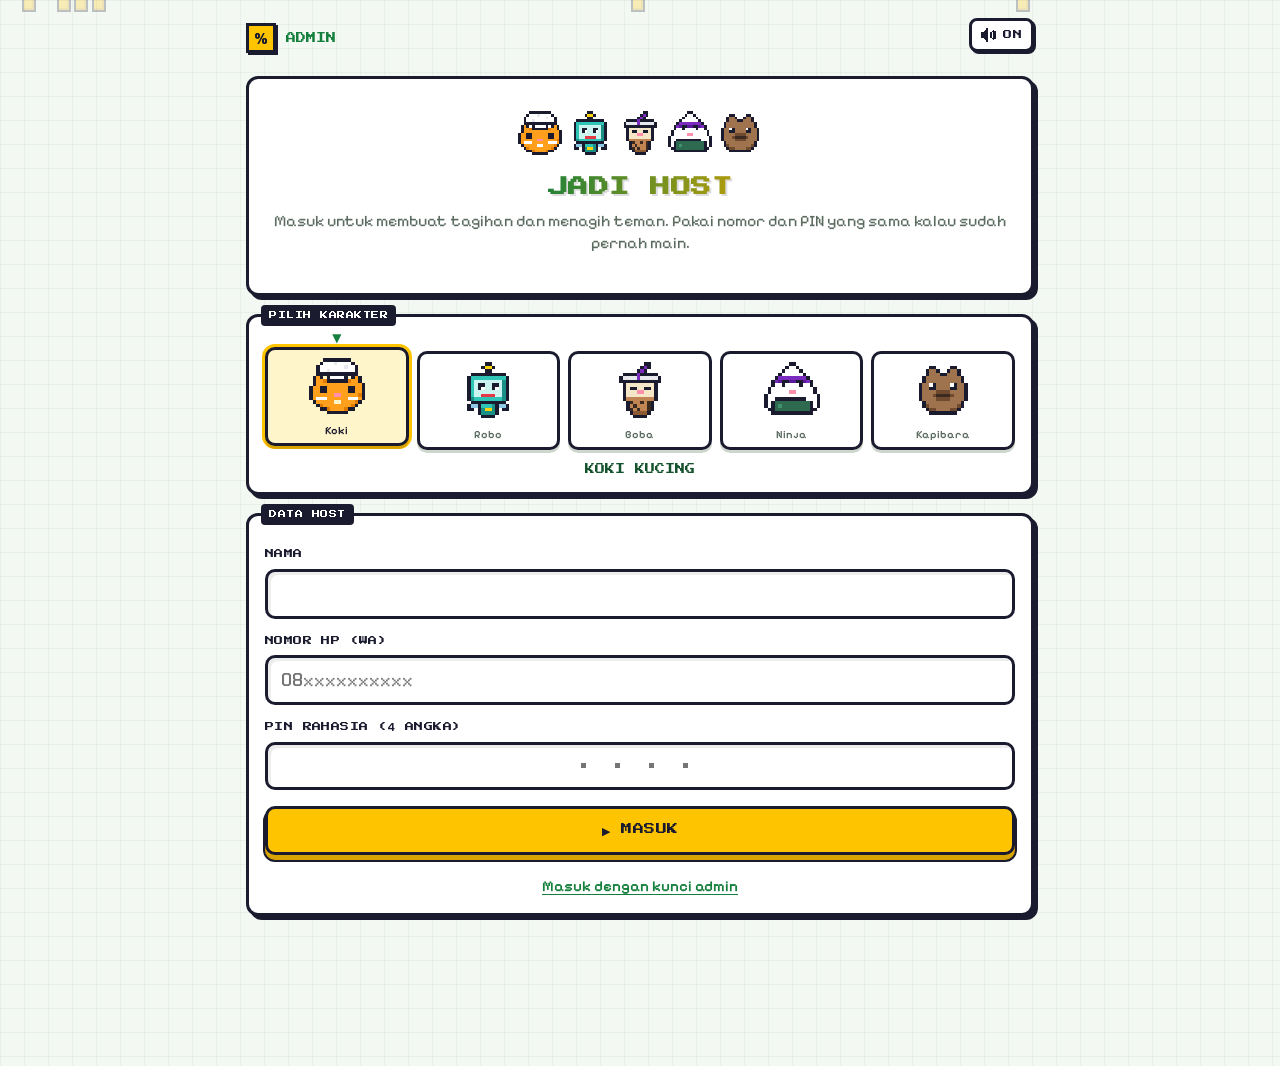
==== admin.html @ 7e94efa7 "Perbaiki tombol Ubah dan Bayar di HP, nomor versi file agar cache segar - Nomor versi pada style.css" ====
<!doctype html>
<html lang="id">
<head>
<meta charset="utf-8">
<meta name="viewport" content="width=device-width, initial-scale=1, viewport-fit=cover">
<meta name="robots" content="noindex">
<title>Host · Split Bill</title>
<meta name="theme-color" content="#f6f7f5">
<link rel="icon" href="data:image/svg+xml,<svg xmlns='http://www.w3.org/2000/svg' viewBox='0 0 32 32'><rect width='32' height='32' rx='9' fill='%230f7a55'/><text x='16' y='22' font-size='17' text-anchor='middle' fill='white' font-family='Arial' font-weight='700'>%25</text></svg>">
<link rel="preload" href="fonts/press-start-2p.woff2" as="font" type="font/woff2" crossorigin>
<link rel="stylesheet" href="style.css?v=20261122a">
<style>
  .billrow { display: block; text-decoration: none; color: inherit; }
  .stat { flex: 1; background: #fff; border: var(--b); border-radius: 10px; padding: 10px; box-shadow: 3px 3px 0 var(--ink); }
  .stat .k { font-family: var(--px); font-size: 7px; color: var(--muted); }
  .stat .v { font-family: var(--px); font-size: 11px; margin-top: 8px; }
  .stat.gold { background: var(--gold-soft); }
  .player { border-top: 2px dashed var(--line); padding: 14px 0 4px; margin-top: 10px; }
  .player:first-of-type { border-top: 0; }
  .billrow { transition: transform .2s var(--spring); }
  .billrow:active { transform: translate(3px, 3px); box-shadow: 1px 1px 0 var(--ink); }
  .act { display: flex; gap: 6px; flex-wrap: wrap; justify-content: flex-end; }
  .ed input { padding: 8px 10px; font-size: 14px; }
  .prev td { padding: 6px; }
  .err { color: var(--red); }
  .tabs { display: flex; gap: 6px; margin-top: 14px; overflow-x: auto; }
  .tabs { gap: 8px; padding-bottom: 6px; }
  .tabs button { background: #fff; color: var(--ink); white-space: nowrap; }
  .tabs button.on { background: var(--ink); color: var(--gold); }
</style>
</head>
<body>
<div class="wrap wide">
  <div class="topbar"><a class="brand" href="admin.html"><span class="logo">%</span> ADMIN</a>
    <div class="row" style="gap:6px"><button class="iconbtn" id="snd"></button><button class="iconbtn hide" id="out">KELUAR</button></div></div>
  <div id="app"><div class="spin"></div></div>
</div>

<script src="avatars.js?v=20261122a"></script>
<script src="common.js?v=20261122a"></script>
<script>
const app = $("#app");
// auth = kunci admin (semua tagihan) atau token sesi host (tagihan sendiri)
let isAdmin = !!store.get("sb_master");
let master = store.get("sb_master") || store.get("sb_token");
let me = null;
const qs = new URLSearchParams(location.search);
const code = (qs.get("b") || "").toUpperCase();
const isNew = qs.has("new");
let bill = null, editing = false, tab = "rekap", lastJson = "";
let pickAv = store.get("sb_avatar") || AVATAR_KEYS[Math.floor(Math.random() * AVATAR_KEYS.length)];

soundButton($("#snd")); bgCoins(6);
app.innerHTML = `<div class="loader"><span class="av">${av("robo")}</span><p>MEMUAT<span class="blink">...</span></p></div>`;
$("#out").onclick = () => { store.del("sb_master"); store.del("sb_token"); location.href = "admin.html"; };

async function start() {
  if (!master) return renderLogin();
  try {
    if (isAdmin) { if (!(await rpc("sb_admin_check", { p_master: master }))) throw 0; }
    else { me = await rpc("sb_whoami", { p_token: master }); if (!me) throw 0; }
  } catch {
    store.del(isAdmin ? "sb_master" : "sb_token"); master = null; isAdmin = false; return renderLogin();
  }
  $("#out").classList.remove("hide");
  $(".brand").innerHTML = isAdmin ? `<span class="logo">%</span> ADMIN` : `<span class="av" style="width:30px;height:30px">${av(me.avatar)}</span> ${esc(me.name.toUpperCase().slice(0, 14))}`;
  if (isNew) return renderNew();
  if (code) { await loadBill(); setInterval(() => { if (!editing && document.visibilityState === "visible") loadBill(true); }, 6000); return; }
  renderList();
}

function renderLogin(adminMode) {
  if (adminMode) {
    app.innerHTML = `<div class="card title-card"><h1>ADMIN</h1><p class="sub" style="margin-top:0">Kunci admin bisa melihat semua tagihan.</p>
      <label style="text-align:left">KUNCI ADMIN</label><input id="k" type="password" autocomplete="current-password">
      <button class="block gold" id="go" style="margin-top:14px">▶ MASUK</button>
      <p class="small" style="margin-bottom:0"><button class="link" id="back">Kembali ke login biasa</button></p></div>`;
    $("#back").onclick = () => renderLogin();
    $("#go").onclick = async () => {
      const k = $("#k").value.trim();
      try {
        if (await rpc("sb_admin_check", { p_master: k })) { store.set("sb_master", k); master = k; isAdmin = true; SFX.start(); start(); }
        else toast("Kunci admin salah", true);
      } catch (e) { toast(e.message, true); }
    };
    return;
  }
  app.innerHTML = `<div class="card title-card"><div class="party">${AVATAR_KEYS.map(k => `<span class="av bob">${av(k)}</span>`).join("")}</div>
    <h1>JADI HOST</h1><p class="sub" style="margin-top:0">Masuk untuk membuat tagihan dan menagih teman. Pakai nomor dan PIN yang sama kalau sudah pernah main.</p></div>
    <div class="card"><span class="label">PILIH KARAKTER</span><div style="height:12px"></div>
    <div class="chars">${AVATAR_KEYS.map(k => `<div class="char ${k === pickAv ? "on" : ""}" data-av="${k}"><span class="av">${av(k)}</span><div class="nm">${esc(AVATARS[k].name.split(" ")[0])}</div></div>`).join("")}</div>
    <div class="charname" id="cname">${esc(AVATARS[pickAv].name.toUpperCase())}</div></div>
    <div class="card"><span class="label">DATA HOST</span>
    <label>NAMA</label><input id="nm" maxlength="40" autocomplete="name" value="${esc(store.get("sb_name") || "")}">
    <label>NOMOR HP (WA)</label><input id="ph" inputmode="tel" autocomplete="tel" placeholder="08xxxxxxxxxx" value="${esc(store.get("sb_phone") || "")}">
    <label>PIN RAHASIA (4 ANGKA)</label><input id="pin" class="pin" inputmode="numeric" maxlength="4" type="password" placeholder="····">
    <button class="block gold" id="go" style="margin-top:16px">▶ MASUK</button>
    <p class="small" style="margin-bottom:0;text-align:center"><button class="link" id="adm">Masuk dengan kunci admin</button></p></div>`;
  app.querySelectorAll(".char").forEach(el => el.onclick = () => {
    pickAv = el.dataset.av; SFX.select();
    app.querySelectorAll(".char").forEach(c => c.classList.toggle("on", c === el));
    $("#cname").textContent = AVATARS[pickAv].name.toUpperCase();
  });
  $("#pin").addEventListener("input", (e) => (e.target.value = e.target.value.replace(/\D/g, "").slice(0, 4)));
  $("#adm").onclick = () => renderLogin(true);
  $("#go").onclick = async (e) => {
    const nm = $("#nm").value.trim(), ph = $("#ph").value.trim(), pin = $("#pin").value;
    if (!nm) return toast("Isi nama dulu", true);
    if (pin.length !== 4) return toast("PIN harus 4 angka", true);
    e.target.disabled = true;
    try {
      const r = await rpc("sb_login", { p_name: nm, p_phone: ph, p_pin: pin, p_avatar: pickAv });
      store.set("sb_token", r.token); store.set("sb_name", nm); store.set("sb_phone", ph); store.set("sb_avatar", pickAv);
      master = r.token; isAdmin = false; SFX.start(); start();
    } catch (err) { toast(err.message, true); e.target.disabled = false; }
  };
}

async function renderList() {
  let list = [];
  try { list = await rpc("sb_admin_list", { p_master: master }); } catch (e) { return toast(e.message, true); }
  let h = `<h1>${isAdmin ? "SEMUA TAGIHAN" : "TAGIHANKU"}</h1><p class="sub">Foto struknya, cek hasil bacaannya, lalu bagikan link ke teman.</p>
    <a class="btn block gold" href="admin.html?new" style="margin-top:14px">📸 TAGIHAN BARU</a>`;
  if (!list.length) h += `<div class="card muted">Belum ada tagihan. Tekan tombol di atas untuk mulai.</div>`;
  for (const b of list) {
    const done = b.members > 0 && b.lunas >= b.members;
    h += `<a class="card billrow" href="admin.html?b=${b.code}"><div class="row between">
      <div class="grow"><div class="strong">${esc(b.title)}</div><div class="small muted">${esc([b.place, fmtDate(b.bill_date), isAdmin && b.host ? "host " + b.host : ""].filter(Boolean).join(" · "))}</div></div>
      <div style="text-align:right"><div class="px num" style="font-size:10px">${rp(b.total)}</div>
      <div class="small" style="margin-top:6px">${b.locked ? '<span class="tag">🔒</span> ' : ""}<span class="tag ${done ? "ok" : "wait"}">${b.lunas}/${b.members} LUNAS${done ? " ★" : ""}</span></div></div></div></a>`;
  }
  app.innerHTML = h;
}

// --------------------------------------------------------------- buat baru
let rows = [];

function parseItems(txt) {
  const out = [];
  txt.split(/\n/).map(s => s.trim()).filter(Boolean).forEach((line) => {
    let qty = 1, name, price, m;
    const parts = line.split("|").map(s => s.trim());
    if (parts.length === 3) [qty, name, price] = parts;
    else if (parts.length === 2) [name, price] = parts;
    else if ((m = line.match(/^(\d+)\s*x\s+(.+?)\s+(?:rp\.?\s*)?([\d.,]+)$/i))) [, qty, name, price] = m;
    else if ((m = line.match(/^(.+?)\s+(?:rp\.?\s*)?([\d.,]+)$/i))) [, name, price] = m;
    qty = parseInt(String(qty).replace(/\D/g, "")) || 1;
    price = parseInt(String(price ?? "").replace(/\D/g, ""));
    if (name && !isNaN(price)) out.push({ qty, name, price });
  });
  return out;
}

// perkecil foto di HP sebelum dikirim (lebih cepat dan hemat kuota)
function shrinkImage(file, maxSide = 1600) {
  return new Promise((resolve, reject) => {
    const img = new Image(), url = URL.createObjectURL(file);
    img.onload = () => {
      const k = Math.min(1, maxSide / Math.max(img.width, img.height));
      const c = document.createElement("canvas"); c.width = Math.round(img.width * k); c.height = Math.round(img.height * k);
      c.getContext("2d").drawImage(img, 0, 0, c.width, c.height); URL.revokeObjectURL(url);
      const d = c.toDataURL("image/jpeg", 0.85); resolve({ data: d.split(",")[1], preview: d });
    };
    img.onerror = () => reject(new Error("Foto tidak bisa dibuka. Coba format JPG atau PNG."));
    img.src = url;
  });
}

async function scanReceipt(file) {
  const box = $("#scanbox");
  box.innerHTML = `<div class="loader" style="padding:24px 0"><span class="av">${av("robo")}</span><p>MEMBACA STRUK<span class="blink">...</span></p></div>`;
  try {
    const img = await shrinkImage(file);
    box.innerHTML = `<div class="row" style="align-items:center"><img src="${img.preview}" style="width:72px;height:96px;object-fit:cover;border:var(--b);border-radius:8px">
      <div class="grow"><div class="loader" style="padding:0;text-align:left"><span class="av" style="width:40px;height:40px">${av("robo")}</span><p style="margin-top:8px">MEMBACA STRUK<span class="blink">...</span></p></div></div></div>`;
    const r = await fetch(`${SB_URL}/functions/v1/scan-struk`, {
      method: "POST", headers: { apikey: SB_KEY, "Content-Type": "application/json" },
      body: JSON.stringify({ token: master, image: img.data, mime: "image/jpeg" }),
    });
    const d = await r.json().catch(() => ({}));
    if (!r.ok || !d.ok) throw new Error(d.error || "Gagal membaca struk");
    rows = d.items.map(i => ({ ...i }));
    if (d.total) $("#total").value = fmtNum(Math.round(d.total));
    if (d.place) { $("#place").value = d.place; if (!$("#title").value) $("#title").value = "Makan di " + d.place; }
    if (/^\d{4}-\d{2}-\d{2}$/.test(d.date || "")) $("#date").value = d.date;
    drawRows();
    const sub = rows.reduce((a, i) => a + i.qty * i.price, 0);
    const warn = d.subtotal && Math.abs(d.subtotal - sub) > 1 ? `<br>⚠️ Subtotal di struk ${rp(d.subtotal)}, hasil bacaan ${rp(sub)}. Cek lagi item yang terlewat atau salah harga.` : "";
    box.innerHTML = `<div class="notice ok" style="margin-top:0"><span>🤖</span><div><b>${rows.length} ITEM TERBACA!</b>Cek lagi nama, jumlah, dan harganya. AI kadang salah baca.${d.notes ? "<br>Catatan: " + esc(d.notes) : ""}${warn}</div></div>
      <button class="sm ghost" id="rescan" style="margin-top:10px">📸 FOTO ULANG</button>`;
    $("#rescan").onclick = () => $("#file").click();
    SFX.ok(); confetti(30);
  } catch (e) {
    box.innerHTML = `<div class="notice"><span>⚠️</span><div><b>GAGAL MEMBACA</b>${esc(e.message)}</div></div><button class="sm ghost" id="rescan" style="margin-top:10px">📸 COBA LAGI</button>`;
    $("#rescan").onclick = () => $("#file").click(); SFX.bad();
  }
}

function drawRows() {
  const el = $("#rows");
  el.innerHTML = rows.map((r, i) => `<div class="row ed" style="gap:6px;margin-top:8px" data-i="${i}">
      <input data-f="qty" inputmode="numeric" value="${r.qty}" style="width:48px;text-align:center">
      <input data-f="name" value="${esc(r.name)}" placeholder="Nama item" class="grow">
      <span class="money sm" style="width:112px;flex:none"><input data-f="price" inputmode="numeric" value="${fmtNum(r.price)}" placeholder="Harga" style="text-align:right"></span>
      <button class="sm danger" data-del="${i}" aria-label="Hapus item">✕</button></div>`).join("") ||
    `<p class="small muted" style="margin:6px 0 0">Belum ada item. Scan struk atau tambah manual.</p>`;
  el.querySelectorAll("input").forEach(inp => inp.oninput = () => {
    const i = +inp.closest("[data-i]").dataset.i, f = inp.dataset.f;
    if (f === "price") inp.value = fmtNum(inp.value);
    rows[i][f] = f === "name" ? inp.value : numOf(inp.value) || 0;
    updTotals();
  });
  el.querySelectorAll("[data-del]").forEach(b => b.onclick = () => { rows.splice(+b.dataset.del, 1); drawRows(); });
  updTotals();
}

function updTotals() {
  const sub = rows.reduce((a, i) => a + (i.qty || 1) * (i.price || 0), 0);
  const tot = parseInt($("#total").value.replace(/\D/g, ""));
  let h = rows.length ? `Subtotal item: <b>${rp(sub)}</b>` : "";
  if (sub && tot) {
    const d = tot - sub;
    h += d === 0 ? " · tanpa pajak atau service." :
      `<br>${d > 0 ? "Pajak & service" : "Diskon"}: <b>${rp(Math.abs(d))}</b> (${(Math.abs(d) / sub * 100).toFixed(1).replace(".", ",")}% dari subtotal), dibagi sebanding ke tiap orang.`;
  }
  $("#adj").innerHTML = h;
}

async function renderNew() {
  const today = new Date(Date.now() - new Date().getTimezoneOffset() * 60000).toISOString().slice(0, 10);
  const pn = isAdmin ? store.get("sb_payer_name") || "" : me.name;
  const pp = isAdmin ? store.get("sb_payer_phone") || "" : "0" + String(me.phone).replace(/^62/, "");
  rows = [];
  app.innerHTML = `<h1>TAGIHAN BARU</h1>
  <div class="card"><span class="label gold">FOTO STRUK</span>
    <p class="small muted" style="margin-top:8px">Foto struknya, AI akan membaca item dan totalnya. Pastikan struk lurus, terang, dan terlihat utuh.</p>
    <input type="file" id="file" accept="image/*" class="hide">
    <div id="scanbox"><button class="block gold" id="pick">📸 FOTO / PILIH STRUK</button></div>
  </div>
  <div class="card"><span class="label">DAFTAR ITEM</span>
    <div class="row small muted" style="gap:6px;margin-top:10px;font-family:var(--px);font-size:7px"><span style="width:48px;text-align:center">QTY</span><span class="grow">NAMA</span><span style="width:112px;text-align:right">HARGA SATUAN</span><span style="width:30px"></span></div>
    <div id="rows"></div>
    <div class="row" style="gap:8px;margin-top:12px"><button class="sm soft" id="addRow">+ TAMBAH ITEM</button><button class="sm ghost" id="pasteBtn">TEMPEL TEKS</button></div>
    <div id="pasteBox" class="hide"><textarea id="items" style="margin-top:10px" placeholder="2 | Nasi Goreng | 25000&#10;3 | Es Teh | 5000"></textarea>
      <button class="sm" id="pasteGo" style="margin-top:8px">MASUKKAN</button></div>
    <label>TOTAL AKHIR STRUK</label><div class="small muted" style="margin:-4px 0 8px">Sudah termasuk pajak, service, dan diskon.</div>
    <div class="money"><input id="total" inputmode="numeric" placeholder="Contoh 167.475"></div>
    <div id="adj" class="small muted" style="margin-top:8px"></div>
  </div>
  <div class="card"><span class="label">INFO TAGIHAN</span>
    <label>JUDUL</label><input id="title" placeholder="Makan malam">
    <div class="row"><div class="grow"><label>TEMPAT</label><input id="place"></div>
    <div class="grow"><label>TANGGAL</label><input id="date" type="date" value="${today}"></div></div>
  </div>
  <div class="card"><span class="label">PENALANG</span>
    <p class="small muted" style="margin-top:8px">Orang yang membayar ke kasir. Teman akan transfer ke sini.</p>
    <label>NAMA</label><input id="pn" value="${esc(pn)}">
    <label>NOMOR HP</label><input id="pp" inputmode="tel" value="${esc(pp)}">
    <label>INFO TRANSFER</label><textarea id="pi" style="min-height:80px" placeholder="BCA 1234567890 a.n. Nama&#10;DANA 08xxxx">${esc(store.get("sb_payer_info") || "")}</textarea>
  </div>
  <button class="block gold" id="create" style="margin-top:20px">▶ BUAT TAGIHAN</button>`;
  drawRows();
  $("#pick").onclick = () => $("#file").click();
  $("#file").onchange = (e) => { const f = e.target.files[0]; e.target.value = ""; if (f) scanReceipt(f); };
  moneyInput($("#total"), updTotals);
  $("#addRow").onclick = () => { rows.push({ qty: 1, name: "", price: 0 }); drawRows(); const ins = $("#rows").querySelectorAll('[data-f="name"]'); ins[ins.length - 1].focus(); };
  $("#pasteBtn").onclick = () => $("#pasteBox").classList.toggle("hide");
  $("#pasteGo").onclick = () => { const p = parseItems($("#items").value); if (!p.length) return toast("Teks belum terbaca", true); rows.push(...p); $("#items").value = ""; $("#pasteBox").classList.add("hide"); drawRows(); };
  $("#create").onclick = async (e) => {
    const items = rows.filter(r => r.name.trim()).map(r => ({ qty: r.qty || 1, name: r.name.trim(), price: r.price || 0 }));
    const tot = parseInt($("#total").value.replace(/\D/g, ""));
    if (!items.length) return toast("Daftar item masih kosong", true);
    if (items.some(i => !i.price)) return toast("Ada item yang harganya belum diisi", true);
    if (isNaN(tot)) return toast("Isi total akhir struk", true);
    if (isAdmin) { store.set("sb_payer_name", $("#pn").value.trim()); store.set("sb_payer_phone", $("#pp").value.trim()); }
    store.set("sb_payer_info", $("#pi").value.trim());
    e.target.disabled = true; e.target.textContent = "MEMBUAT...";
    try {
      const b = await rpc("sb_admin_create_bill", { p_master: master, p_title: $("#title").value, p_place: $("#place").value,
        p_date: $("#date").value || null, p_total: tot, p_items: items,
        p_payer_name: $("#pn").value, p_payer_phone: $("#pp").value, p_payment_info: $("#pi").value });
      SFX.ok(); store.set("sb_fresh", b.code); location.href = "admin.html?b=" + b.code;
    } catch (err) { toast(err.message, true); e.target.disabled = false; e.target.textContent = "▶ BUAT TAGIHAN"; }
  };
}

// --------------------------------------------------------------- detail
async function loadBill(silent) {
  try {
    const b = await rpc("sb_admin_get", { p_master: master, p_code: code });
    const j = JSON.stringify(b);
    if (silent && j === lastJson) return;
    lastJson = j; bill = b;
    if (!editing) renderBill();
    if (!silent && store.get("sb_fresh") === code) { store.del("sb_fresh"); confetti(50); stamp("LEVEL<br>DIBUAT!"); }
  } catch (e) { if (!silent) app.innerHTML = `<div class="card">${esc(e.message)}</div>`; }
}

function waText(m) {
  const br = personBreakdown(bill, m.id);
  const adjLabel = bill.adjust > 0 ? "Pajak & service" : "Diskon";
  let t = `Halo ${m.name}, ini rincian bagianmu untuk *${bill.title}*${bill.bill_date ? " (" + fmtDate(bill.bill_date) + ")" : ""}:\n\n`;
  t += br.lines.map(l => `• ${l.name}${l.n > 1 ? " (dibagi " + l.n + ")" : ""}: ${rp(l.part)}`).join("\n");
  t += `\n\nSubtotal: ${rp(br.sub)}`;
  if (Math.round(br.adj)) t += `\n${adjLabel}: ${rp(Math.abs(br.adj))}`;
  t += `\n*Total: ${rp(br.owe)}*`;
  if (bill.payment_info) t += `\n\nTransfer ke:\n${bill.payment_info}`;
  t += `\n\nRincian lengkap dan tombol konfirmasi transfer:\n${billLink(bill.code)}\n\nTerima kasih!`;
  return t;
}

function groupText() {
  return `Halo semua! Tagihan *${bill.title}* sudah bisa dibagi.\n\n1. Buka link ini\n2. Masuk pakai nama, nomor HP, dan PIN 4 angka\n3. Centang pesanan masing-masing (yang patungan centang juga)\n\nTotal per orang langsung terhitung, termasuk pajak dan service.\n${billLink(bill.code)}`;
}

function recapText() {
  let t = `*Rekap ${bill.title}*\nTotal struk: ${rp(bill.total)}\n\n`;
  t += bill.members.map(m => `${m.is_payer ? "💳" : m.status === "lunas" ? "✅" : m.status === "sudah_transfer" ? "🕒" : "⬜"} ${m.name}: ${rp(m.owe)}${m.is_payer ? " (penalang)" : ""}`).join("\n");
  if (bill.unclaimed > 0) t += `\n\n⚠️ Belum diklaim: ${rp(bill.unclaimed_owe)}`;
  return t + `\n\n${billLink(bill.code)}`;
}

function statusSel(m) {
  if (m.is_payer) return '<span class="tag pay">PENALANG</span>';
  return `<select data-st="${m.id}" style="padding:6px 8px;font-size:13px;width:auto">
    ${[["belum", "Belum bayar"], ["sudah_transfer", "Sudah transfer"], ["lunas", "Lunas"]].map(([v, l]) => `<option value="${v}" ${m.status === v ? "selected" : ""}>${l}</option>`).join("")}</select>`;
}

function renderBill() {
  const y = window.scrollY;
  const claimedOwe = bill.members.reduce((a, m) => a + m.owe, 0);
  const lunas = bill.members.filter(m => m.status === "lunas" || m.is_payer).length;
  let h = `<h1>${esc(bill.title)}</h1><div class="sub">${esc([bill.place, fmtDate(bill.bill_date)].filter(Boolean).join(" · "))} · Kode <b class="px" style="font-size:11px">${bill.code}</b></div>
  <div class="card"><span class="label gold">LINK UNTUK PARTY</span>
    <div class="strong" style="word-break:break-all;margin:8px 0 12px">${esc(billLink(bill.code))}</div>
    <div class="row"><button class="soft grow" id="cpLink">SALIN LINK</button>
    <a class="btn wa grow" target="_blank" href="https://wa.me/?text=${encodeURIComponent(groupText())}">KIRIM KE WA</a></div>
    ${!isAdmin ? `<a class="btn block gold" href="./?b=${bill.code}" style="margin-top:10px">🍽️ PILIH PESANANKU</a>` : ""}</div>
  <div class="row" style="margin-top:14px;gap:8px">
    <div class="stat gold"><div class="k">STRUK</div><div class="v num">${rp(bill.total)}</div></div>
    <div class="stat"><div class="k">TERKLAIM</div><div class="v num">${rp(claimedOwe)}</div></div>
    <div class="stat"><div class="k">LUNAS</div><div class="v">${lunas}/${bill.members.length}</div></div></div>
  <div class="hpbar"><i style="width:${bill.total > 0 ? Math.min(100, Math.round(claimedOwe / bill.total * 100)) : 0}%"></i></div>`;
  if (bill.unclaimed > 0) h += `<div class="notice"><span>⚠️</span><div><b>ITEM TERSISA</b>Senilai ${rp(bill.unclaimed)} (${rp(bill.unclaimed_owe)} setelah pajak) belum diklaim siapa pun.</div></div>`;
  else if (bill.items.length) h += `<div class="notice ok"><span>🏆</span><div><b>SEMUA ITEM DIKLAIM!</b>Tagihan semua pemain pas dengan total struk.</div></div>`;
  if (bill.locked) h += `<div class="notice"><span>🔒</span><div><b>DIKUNCI</b>Teman tidak bisa mengubah pilihan atau bergabung.</div></div>`;

  h += `<div class="tabs">${[["rekap", "PARTY"], ["items", "ITEM"], ["set", "SETELAN"]].map(([k, l]) => `<button class="sm ${tab === k ? "on" : ""}" data-tab="${k}">${l}</button>`).join("")}</div>`;

  if (tab === "rekap") {
    h += `<div class="card"><span class="label">PARTY (${bill.members.length})</span><div class="row between" style="margin-top:4px"><span class="small muted">Status diubah langsung dari sini.</span><button class="sm soft" id="cpRecap">SALIN REKAP</button></div>`;
    if (!bill.members.length) h += `<p class="muted">Belum ada yang gabung. Bagikan link di atas.</p>`;
    for (const m of bill.members) {
      const br = personBreakdown(bill, m.id);
      h += `<div class="player">
        <div class="row between"><span class="av bob" style="animation-delay:${(m.name.length % 5) * .2}s">${av(m.avatar)}</span><div class="grow"><div class="strong" style="font-size:18px">${esc(m.name)}</div><div class="small muted">+${esc(m.phone || "")} · ${br.lines.length} item</div></div>
        <div style="text-align:right"><div class="px num" style="font-size:11px">${rp(m.owe)}</div></div></div>
        <div class="small muted" style="margin-top:4px">${br.lines.map(l => esc(l.name) + (l.n > 1 ? " ÷" + l.n : "")).join(", ") || "Belum memilih item"}</div>
        <div class="row between" style="margin-top:8px">${statusSel(m)}
          <div class="act">${!m.is_payer && m.owe > 0 && m.status !== "lunas" ? `<a class="btn wa sm" target="_blank" href="https://wa.me/${m.phone}?text=${encodeURIComponent(waText(m))}">TAGIH WA</a>` : ""}
          <button class="sm ghost" data-more="${m.id}">•••</button></div></div>
        <div class="act hide" id="more-${m.id}" style="margin-top:8px">
          <button class="sm ghost" data-reset="${m.id}">RESET PIN</button>
          <button class="sm danger" data-rm="${m.id}">KELUARKAN</button></div></div>`;
    }
    h += `</div>`;
  }

  if (tab === "items") {
    h += `<div class="card"><span class="label">ITEM (${bill.items.length})</span><div class="small muted" style="margin-top:4px">Subtotal ${rp(bill.subtotal)}</div>`;
    for (const it of bill.items) {
      h += `<div class="row between" style="border-top:2px dashed var(--line);padding:10px 0" id="it-${it.id}">
        <div class="grow"><div class="strong">${esc(it.name)}</div>
        <div class="small ${it.claimers.length ? "muted" : "err"}">${it.claimers.length ? it.claimers.map(c => esc(c.name)).join(", ") : "Belum diklaim"}</div></div>
        <div style="text-align:right"><div class="num">${rp(it.price)}</div>
        <div class="act" style="margin-top:4px"><button class="sm ghost" data-edit="${it.id}">UBAH</button><button class="sm danger" data-del="${it.id}">HAPUS</button></div></div></div>`;
    }
    h += `<div class="row ed" style="margin-top:12px;gap:6px"><input id="nName" placeholder="Nama item" class="grow"><span class="money sm" style="width:120px;flex:none"><input id="nPrice" placeholder="Harga" inputmode="numeric"></span><button class="sm" id="add">+ TAMBAH</button></div>
      <p class="small muted" style="margin-bottom:0">Kalau subtotal berubah, pajak tetap dihitung dari total akhir struk di tab Pengaturan.</p></div>`;
  }

  if (tab === "set") {
    h += `<div class="card"><span class="label">INFO TAGIHAN</span>
      <label>JUDUL</label><input id="sTitle" value="${esc(bill.title)}">
      <div class="row"><div class="grow"><label>TEMPAT</label><input id="sPlace" value="${esc(bill.place || "")}"></div>
      <div class="grow"><label>TANGGAL</label><input id="sDate" type="date" value="${esc(bill.bill_date || "")}"></div></div>
      <label>TOTAL AKHIR STRUK</label><div class="money"><input id="sTotal" inputmode="numeric" value="${fmtNum(Math.round(bill.total))}"></div>
      <label>NAMA PENALANG</label><input id="sPn" value="${esc(bill.payer_name || "")}">
      <label>HP PENALANG</label><input id="sPp" inputmode="tel" value="${esc(bill.payer_phone || "")}">
      <label>INFO TRANSFER</label><textarea id="sPi" style="min-height:80px;font-family:inherit">${esc(bill.payment_info || "")}</textarea>
      <button class="block" id="saveSet" style="margin-top:16px">SIMPAN</button></div>
      <div class="card"><span class="label">KUNCI TAGIHAN</span><p class="small muted" style="margin-top:8px">Kunci setelah semua pilihan beres. Teman tetap bisa melihat dan konfirmasi transfer.</p>
      <button class="block ${bill.locked ? "soft" : "gold"}" id="lock">${bill.locked ? "🔓 BUKA KUNCI" : "🔒 KUNCI TAGIHAN"}</button></div>`;
  }
  h += `<div class="card"><span class="label">HAPUS TAGIHAN</span><p class="small muted" style="margin-top:8px">Menghapus tagihan ini beserta semua pilihan teman. Tidak bisa dibatalkan. Hanya host tagihan ini dan admin yang bisa menghapus.</p>
    <button class="block danger" id="delBill">🗑️ HAPUS TAGIHAN</button></div>`;
  h += `<p style="text-align:center;margin-top:20px"><a href="admin.html" class="px" style="color:var(--acc);font-size:9px">◀ DAFTAR TAGIHAN</a></p>`;
  app.innerHTML = h;
  window.scrollTo(0, y);
  bind();
}

async function act(fn, args, msg) {
  try { bill = await rpc(fn, { p_master: master, p_code: code, ...args }); lastJson = JSON.stringify(bill); renderBill(); if (msg) { toast(msg); SFX.coin(); } }
  catch (e) { toast(e.message, true); }
}

// tombol berbahaya: ketuk dua kali untuk konfirmasi (tanpa dialog browser)
function twoTap(btn, label, fn) {
  if (btn.dataset.armed) return fn();
  const old = btn.textContent; btn.dataset.armed = 1; btn.textContent = label;
  setTimeout(() => { if (btn.isConnected) { delete btn.dataset.armed; btn.textContent = old; } }, 3000);
}

function bind() {
  app.querySelectorAll("[data-tab]").forEach(b => b.onclick = () => { tab = b.dataset.tab; editing = false; renderBill(); });
  const cl = $("#cpLink"); if (cl) cl.onclick = () => copyText(billLink(bill.code));
  const cr = $("#cpRecap"); if (cr) cr.onclick = () => copyText(recapText());
  app.querySelectorAll("[data-st]").forEach(s => {
    s.onfocus = () => (editing = true);
    s.onchange = () => { editing = false; act("sb_admin_set_status", { p_person: s.dataset.st, p_status: s.value }, "Status diperbarui"); };
    s.onblur = () => (editing = false);
  });
  app.querySelectorAll("[data-more]").forEach(b => b.onclick = () => $("#more-" + b.dataset.more).classList.toggle("hide"));
  app.querySelectorAll("[data-reset]").forEach(b => b.onclick = () => twoTap(b, "YAKIN?", async () => {
    try { await rpc("sb_admin_reset_pin", { p_master: master, p_person: b.dataset.reset }); toast("PIN direset. Teman bisa membuat PIN baru saat masuk."); }
    catch (e) { toast(e.message, true); }
  }));
  app.querySelectorAll("[data-rm]").forEach(b => b.onclick = () => twoTap(b, "YAKIN?", () => act("sb_admin_remove_member", { p_person: b.dataset.rm }, "Peserta dikeluarkan")));
  app.querySelectorAll("[data-del]").forEach(b => b.onclick = () => twoTap(b, "YAKIN?", () => act("sb_admin_item", { p_action: "delete", p_item_id: b.dataset.del }, "Item dihapus")));
  app.querySelectorAll("[data-edit]").forEach(b => b.onclick = () => {
    const it = bill.items.find(i => i.id === b.dataset.edit); editing = true;
    const row = $("#it-" + it.id);
    row.innerHTML = `<div class="ed grow" style="background:var(--gold-soft);border:var(--b);border-radius:10px;padding:10px">
      <label style="margin-top:0">NAMA ITEM</label><input id="eN" value="${esc(it.name)}">
      <label>HARGA</label><div class="money"><input id="eP" inputmode="numeric" value="${fmtNum(Math.round(it.price))}"></div>
      <div class="row" style="gap:8px;margin-top:12px"><button class="grow" id="eS">SIMPAN</button><button class="ghost grow" id="eC">BATAL</button></div></div>`;
    $("#eN").focus();
    moneyInput($("#eP"));
    $("#eC").onclick = () => { editing = false; renderBill(); };
    $("#eS").onclick = () => { editing = false; act("sb_admin_item", { p_action: "update", p_item_id: it.id, p_name: $("#eN").value, p_price: parseInt($("#eP").value.replace(/\D/g, "")) }, "Item diperbarui"); };
  });
  ["#sTotal", "#nPrice"].forEach(s => { const el = $(s); if (el) moneyInput(el); });
  const add = $("#add"); if (add) add.onclick = () => {
    const n = $("#nName").value.trim(), p = parseInt($("#nPrice").value.replace(/\D/g, ""));
    if (!n || isNaN(p)) return toast("Isi nama dan harga", true);
    act("sb_admin_item", { p_action: "add", p_name: n, p_price: p }, "Item ditambahkan");
  };
  if (tab === "set" || tab === "items") app.querySelectorAll("input, textarea").forEach(i => { i.onfocus = () => (editing = true); });
  const ss = $("#saveSet"); if (ss) ss.onclick = () => { editing = false; act("sb_admin_update_bill", { p_patch: {
    title: $("#sTitle").value, place: $("#sPlace").value, bill_date: $("#sDate").value, total: parseInt($("#sTotal").value.replace(/\D/g, "")) || 0,
    payer_name: $("#sPn").value, payer_phone: $("#sPp").value, payment_info: $("#sPi").value } }, "Tersimpan"); };
  const lk = $("#lock"); if (lk) lk.onclick = () => act("sb_admin_update_bill", { p_patch: { locked: !bill.locked } }, bill.locked ? "Kunci dibuka" : "Tagihan dikunci");
  const db = $("#delBill"); if (db) db.onclick = () => twoTap(db, "KETUK LAGI UNTUK HAPUS", async () => {
    try { await rpc("sb_admin_delete_bill", { p_master: master, p_code: code }); location.href = "admin.html"; } catch (e) { toast(e.message, true); }
  });
}

start();
</script>
</body>
</html>
---- style.css ----
/* Angka memakai Chakra Petch (jelas dibaca), huruf tetap font pixel. unicode-range membuat
   browser hanya mengambil digit dan tanda angka dari font ini. */
@font-face { font-family: "NumUi"; src: url("fonts/chakra-petch-600.woff2") format("woff2"); font-weight: 400 600; font-display: swap; unicode-range: U+0030-0039, U+002B, U+002C, U+002E, U+0025, U+2212, U+00D7, U+00F7; }
@font-face { font-family: "NumUi"; src: url("fonts/chakra-petch-700.woff2") format("woff2"); font-weight: 700 900; font-display: swap; unicode-range: U+0030-0039, U+002B, U+002C, U+002E, U+0025, U+2212, U+00D7, U+00F7; }
@font-face { font-family: "NumPx"; src: url("fonts/chakra-petch-700.woff2") format("woff2"); font-weight: 400 900; font-display: swap; size-adjust: 128%; unicode-range: U+0030-0039, U+002B, U+002C, U+002E, U+0025, U+2212, U+00D7, U+00F7; }
@font-face { font-family: "Press Start 2P"; src: url("fonts/press-start-2p.woff2") format("woff2"); font-weight: 400; font-display: swap; }
@font-face { font-family: "Pixelify Sans"; src: url("fonts/pixelify-sans-400.woff2") format("woff2"); font-weight: 400 500; font-display: swap; }
@font-face { font-family: "Pixelify Sans"; src: url("fonts/pixelify-sans-600.woff2") format("woff2"); font-weight: 600; font-display: swap; }
@font-face { font-family: "Pixelify Sans"; src: url("fonts/pixelify-sans-700.woff2") format("woff2"); font-weight: 700 900; font-display: swap; }

:root {
  --deep: #14532d; --acc: #15803d; --light: #4ade80; --soft: #ecfdf3; --line-g: #bbf7d0;
  --gold: #ffc400; --gold-s: #d9a300; --gold-soft: #fff5ca; --gold-ink: #5c3d00;
  --pacc: #6a2bc2; --psoft: #f4effc; --red: #dc2626; --red-soft: #fef2f2;
  --ink: #1b1b2f; --muted: #5b6b60; --paper: #f4f8f3; --card: #fff; --line: #e1e8df;
  --px: "NumPx", "Press Start 2P", ui-monospace, monospace;
  --ui: "NumUi", "Pixelify Sans", system-ui, sans-serif;
  --spring: cubic-bezier(.34, 1.56, .64, 1);
  --b: 3px solid var(--ink);
  --sh: 4px 4px 0 var(--ink);
}
* { box-sizing: border-box; -webkit-tap-highlight-color: transparent; }
html, body { margin: 0; }
body {
  font-family: var(--ui); font-size: 17px; line-height: 1.4; color: var(--ink);
  background-color: var(--paper);
  background-image:
    linear-gradient(rgba(21,128,61,.06) 1px, transparent 1px),
    linear-gradient(90deg, rgba(21,128,61,.06) 1px, transparent 1px);
  background-size: 24px 24px;
  -webkit-font-smoothing: antialiased;
}
.wrap { max-width: 560px; margin: 0 auto; padding: 18px 16px 150px; position: relative; z-index: 1; }
.wrap.wide { max-width: 820px; }

/* koin melayang di latar */
#bgcoins { position: fixed; inset: 0; pointer-events: none; z-index: 0; overflow: hidden; }
#bgcoins i { position: absolute; width: 10px; height: 10px; background: var(--gold); box-shadow: inset -2px -2px 0 var(--gold-s), 0 0 0 2px var(--ink); opacity: .25; animation: drift linear infinite; }
@keyframes drift { from { transform: translateY(105vh) rotate(0); } to { transform: translateY(-10vh) rotate(360deg); } }

/* kepala */
.brand { display: flex; align-items: center; gap: 10px; font-family: var(--px); font-size: 10px; color: var(--acc); text-decoration: none; }
.brand .logo { width: 30px; height: 30px; background: var(--gold); border: var(--b); box-shadow: 2px 2px 0 var(--ink); display: grid; place-items: center; font-size: 12px; color: var(--ink); animation: bump 2.4s ease-in-out infinite; }
@keyframes bump { 0%, 80%, 100% { transform: translateY(0); } 88% { transform: translateY(-6px); } }
.topbar { display: flex; align-items: center; justify-content: space-between; gap: 10px; }
.iconbtn { white-space: nowrap; font-family: var(--px); font-size: 9px; background: #fff; border: var(--b); box-shadow: 2px 2px 0 var(--ink); border-radius: 8px; padding: 7px 9px; cursor: pointer; color: var(--ink); }
.iconbtn { display: inline-flex; align-items: center; gap: 6px; }
.iconbtn svg { display: block; }
.iconbtn.off { color: var(--muted); }
.iconbtn:active { transform: translate(2px, 2px); box-shadow: none; }

h1 {
  font-family: var(--px); font-size: 20px; line-height: 1.45; margin: 18px 0 8px; letter-spacing: .5px;
  background: linear-gradient(100deg, #14532d 0%, #15803d 35%, #d9a300 70%, #6a2bc2 100%);
  -webkit-background-clip: text; background-clip: text; color: transparent;
  filter: drop-shadow(2px 2px 0 rgba(27,27,47,.15));
}
h2 { font-family: var(--px); font-size: 11px; line-height: 1.6; margin: 0 0 10px; letter-spacing: .3px; }
.sub { color: var(--muted); font-size: 16px; }
.px { font-family: var(--px); }

.card { background: var(--card); border: var(--b); border-radius: 12px; box-shadow: var(--sh); padding: 16px; margin-top: 18px; position: relative; animation: popIn .45s var(--spring) both; }
.card .label { position: absolute; top: -12px; left: 12px; font-family: var(--px); font-size: 8px; background: var(--ink); color: #fff; padding: 5px 8px; border-radius: 4px; letter-spacing: .5px; }
.card .label.gold { background: var(--gold); color: var(--ink); border: 2px solid var(--ink); }
@keyframes popIn { from { opacity: 0; transform: translateY(14px) scale(.97); } }
.row { display: flex; align-items: center; gap: 10px; }
.between { justify-content: space-between; }
.grow { flex: 1; min-width: 0; }
.muted { color: var(--muted); }
.small { font-size: 14px; }
.num { font-variant-numeric: tabular-nums; white-space: nowrap; }
.strong { font-weight: 700; }

label { display: block; font-family: var(--px); font-size: 9px; margin: 16px 0 8px; letter-spacing: .4px; }
input, textarea, select {
  width: 100%; font: 500 18px var(--ui); padding: 11px 13px; border: var(--b); border-radius: 10px;
  background: #fff; color: var(--ink); outline: none; box-shadow: inset 3px 3px 0 rgba(27,27,47,.08);
}
input:focus, textarea:focus, select:focus { border-color: var(--acc); box-shadow: 0 0 0 3px var(--line-g); }
textarea { min-height: 120px; resize: vertical; font-size: 16px; }
.pin { letter-spacing: .7em; text-align: center; font-family: var(--px); font-size: 20px; padding-left: calc(13px + .35em); }

button, .btn {
  font-family: var(--px); font-size: 11px; line-height: 1.5; letter-spacing: .4px;
  border: var(--b); border-radius: 10px; padding: 13px 16px; cursor: pointer;
  background: var(--acc); color: #fff; box-shadow: 0 5px 0 var(--deep), 0 5px 0 2px var(--ink);
  display: inline-flex; align-items: center; justify-content: center; gap: 8px; text-decoration: none;
  transition: transform .06s, box-shadow .06s; position: relative; top: 0; margin-bottom: 6px;
}
button:active, .btn:active { transform: translateY(5px); box-shadow: 0 0 0 var(--deep), 0 0 0 2px var(--ink); }
button:disabled { opacity: .5; cursor: default; transform: none; }
.btn.block, button.block { width: 100%; }
.btn.gold, button.gold { background: var(--gold); color: var(--ink); box-shadow: 0 5px 0 var(--gold-s), 0 5px 0 2px var(--ink); }
.btn.ghost, button.ghost { background: #fff; color: var(--ink); box-shadow: 0 4px 0 #cfd6cd, 0 4px 0 2px var(--ink); }
.btn.soft, button.soft { background: var(--soft); color: var(--deep); box-shadow: 0 4px 0 var(--line-g), 0 4px 0 2px var(--ink); }
.btn.wa, button.wa { background: #1faa59; box-shadow: 0 5px 0 #127a3e, 0 5px 0 2px var(--ink); }
.btn.danger, button.danger { background: #fff; color: var(--red); box-shadow: 0 4px 0 #f3c2c2, 0 4px 0 2px var(--ink); }
.btn.sm, button.sm { font-size: 8px; padding: 8px 10px; border-width: 2px; box-shadow: 0 3px 0 rgba(0,0,0,.25), 0 3px 0 1px var(--ink); margin-bottom: 3px; }
.btn.sm:active, button.sm:active { transform: translateY(3px); box-shadow: none; }
.link { font-family: var(--ui); font-size: 15px; font-weight: 600; background: none; border: 0; box-shadow: none; color: var(--acc); padding: 0; margin: 0; cursor: pointer; text-decoration: underline; text-underline-offset: 3px; letter-spacing: 0; }
.link:active { transform: none; box-shadow: none; }
.blink { animation: blink 1s steps(2, start) infinite; }
@keyframes blink { to { visibility: hidden; } }

/* avatar */
.av { display: inline-block; width: 40px; height: 40px; flex: none; image-rendering: pixelated; }
.av svg { width: 100%; height: 100%; display: block; }
.av.sm { width: 22px; height: 22px; }
.av.lg { width: 64px; height: 64px; }
.av.bob { animation: bob 1.6s ease-in-out infinite; }
@keyframes bob { 0%, 100% { transform: translateY(0); } 50% { transform: translateY(-4px); } }

/* pilih karakter */
.chars { display: grid; grid-template-columns: repeat(5, 1fr); gap: 8px; margin-top: 6px; }
.char { background: #fff; border: var(--b); border-radius: 10px; padding: 8px 2px 6px; text-align: center; cursor: pointer; position: relative; box-shadow: 0 3px 0 #cfd6cd; transition: transform .2s var(--spring); }
.char .av { width: 100%; height: auto; aspect-ratio: 1; max-width: 56px; }
.char .nm { font-size: 11px; font-weight: 600; line-height: 1.15; margin-top: 4px; color: var(--muted); }
.char.on { background: var(--gold-soft); border-color: var(--ink); box-shadow: 0 3px 0 var(--gold-s), 0 0 0 3px var(--gold); transform: translateY(-4px); }
.char.on .nm { color: var(--ink); }
.char.on .av { animation: hop .6s var(--spring); }
.char.on::before { content: "▼"; position: absolute; top: -20px; left: 50%; transform: translateX(-50%); font-size: 12px; color: var(--acc); animation: bob 0.8s ease-in-out infinite; }
@keyframes hop { 0% { transform: translateY(0) scale(1); } 35% { transform: translateY(-10px) scale(1.06, .94); } 70% { transform: translateY(0) scale(.95, 1.05); } 100% { transform: none; } }
.charname { text-align: center; font-family: var(--px); font-size: 10px; margin-top: 12px; color: var(--deep); min-height: 14px; }

/* item klaim */
.item { display: flex; align-items: center; gap: 12px; padding: 12px; border: var(--b); border-radius: 10px; margin-top: 10px; cursor: pointer; background: #fff; user-select: none; position: relative; box-shadow: 0 4px 0 #d9dfd7; transition: transform .25s var(--spring), background .2s; }
.item:active { transform: translateY(3px); box-shadow: 0 1px 0 #d9dfd7; }
.item.on { background: var(--gold-soft); box-shadow: 0 4px 0 var(--gold-s); }
.item.on.pulse { animation: grab .45s var(--spring); }
@keyframes grab { 0% { transform: scale(1); } 40% { transform: scale(1.035) rotate(-.6deg); } 100% { transform: scale(1); } }
.item.locked { cursor: default; }
.box { width: 34px; height: 34px; flex: none; border: var(--b); border-radius: 6px; background: #fff; display: grid; place-items: center; font-family: var(--px); font-size: 14px; color: var(--ink); box-shadow: inset -3px -3px 0 #e3e7e1; }
.item.on .box { background: var(--gold); box-shadow: inset -3px -3px 0 var(--gold-s), inset 3px 3px 0 #ffe066; }
.item .nm { font-weight: 700; font-size: 18px; line-height: 1.2; }
.item .pr { font-family: var(--px); font-size: 10px; white-space: nowrap; }
.chips { display: flex; flex-wrap: wrap; gap: 5px; margin-top: 7px; }
.chip { display: inline-flex; align-items: center; gap: 4px; font-size: 13px; font-weight: 600; padding: 2px 8px 2px 3px; border-radius: 99px; background: #eef1ee; border: 2px solid var(--ink); }
.chip.me { background: var(--acc); color: #fff; }
.tag { font-family: var(--px); font-size: 7px; letter-spacing: .3px; padding: 5px 7px; border-radius: 5px; background: #eef1ee; color: var(--muted); border: 2px solid currentColor; white-space: nowrap; display: inline-block; }
.tag.ok { background: var(--soft); color: var(--acc); }
.tag.wait { background: var(--gold-soft); color: var(--gold-ink); }
.tag.pay { background: var(--psoft); color: var(--pacc); }

.notice { background: var(--gold-soft); border: var(--b); border-radius: 10px; padding: 10px 12px; font-size: 15px; margin-top: 14px; display: flex; gap: 10px; align-items: flex-start; }
.notice.ok { background: var(--soft); }
.notice b { font-family: var(--px); font-size: 9px; display: block; margin-bottom: 3px; }

/* HUD bawah */
.bar { position: fixed; left: 0; right: 0; bottom: 0; z-index: 10; padding: 0 12px calc(12px + env(safe-area-inset-bottom)); pointer-events: none; }
.bar .in { max-width: 560px; margin: 0 auto; background: var(--ink); color: #fff; border-radius: 14px; padding: 10px 12px; display: flex; align-items: center; gap: 10px; box-shadow: 0 6px 0 rgba(27,27,47,.25); pointer-events: auto; border: 3px solid var(--ink); outline: 3px solid #fff; }
.bar .lbl { font-family: var(--px); font-size: 7px; color: var(--light); letter-spacing: .5px; }
.bar .big { font-family: var(--px); font-size: 16px; color: var(--gold); margin-top: 6px; display: inline-block; }
.bar .big.pop { animation: numpop .5s var(--spring); }
@keyframes numpop { 0% { transform: scale(1); } 40% { transform: scale(1.25); color: #fff; } 100% { transform: scale(1); } }
.bar .meta { font-size: 13px; color: #c9d3cc; margin-top: 4px; }
.bar button { margin: 0; font-size: 9px; padding: 10px 11px; }
.coin { width: 18px; height: 18px; display: inline-block; background: var(--gold); border: 2px solid #fff; border-radius: 50%; box-shadow: inset -3px 0 0 var(--gold-s); animation: spin 1.4s linear infinite; vertical-align: -3px; }
@keyframes spin { 0%, 100% { transform: scaleX(1); } 50% { transform: scaleX(.15); } }

table { width: 100%; border-collapse: collapse; font-size: 16px; }
td, th { padding: 9px 4px; border-bottom: 2px dashed var(--line); text-align: left; vertical-align: middle; }
tr:last-child td { border-bottom: 0; }
td.r, th.r { text-align: right; }
.lines .l { display: flex; justify-content: space-between; gap: 12px; font-size: 16px; padding: 4px 0; }
.lines .l.tot { font-family: var(--px); font-size: 11px; padding-top: 8px; color: var(--deep); }
.hr { height: 0; border-top: 2px dashed var(--line); margin: 8px 0; }

/* efek */
.fx { position: fixed; pointer-events: none; z-index: 60; font-family: var(--px); font-size: 11px; color: var(--gold-ink); text-shadow: 2px 2px 0 #fff, -2px -2px 0 #fff, 2px -2px 0 #fff, -2px 2px 0 #fff; animation: floatUp .9s ease-out forwards; white-space: nowrap; }
.fx.minus { color: var(--muted); }
@keyframes floatUp { from { opacity: 1; transform: translate(-50%, 0) scale(.8); } 20% { transform: translate(-50%, -10px) scale(1.15); } to { opacity: 0; transform: translate(-50%, -54px) scale(1); } }
.spark { position: fixed; width: 8px; height: 8px; pointer-events: none; z-index: 59; background: var(--gold); box-shadow: 0 0 0 2px var(--ink); animation: spark .6s ease-out forwards; }
@keyframes spark { to { transform: translate(var(--dx), var(--dy)) rotate(180deg); opacity: 0; } }
.confetti { position: fixed; top: -12px; width: 9px; height: 9px; z-index: 70; pointer-events: none; animation: cfall linear forwards; }
@keyframes cfall { to { transform: translateY(110vh) rotate(720deg); } }

.stamp { position: fixed; inset: 0; display: grid; place-items: center; z-index: 80; pointer-events: none; }
.stamp div { font-family: var(--px); font-size: 22px; line-height: 1.5; text-align: center; color: var(--ink); background: var(--gold); border: 4px solid var(--ink); box-shadow: 6px 6px 0 var(--ink); padding: 18px 22px; border-radius: 12px; animation: stampIn 1.8s var(--spring) forwards; }
@keyframes stampIn { 0% { transform: scale(2.4) rotate(-8deg); opacity: 0; } 18% { transform: scale(1) rotate(-3deg); opacity: 1; } 80% { opacity: 1; } 100% { opacity: 0; transform: scale(1) rotate(-3deg) translateY(-20px); } }

#toast { position: fixed; left: 50%; bottom: 118px; transform: translate(-50%, 20px); background: #fff; color: var(--ink); border: var(--b); box-shadow: var(--sh); padding: 10px 14px; border-radius: 10px; font-size: 16px; font-weight: 600; opacity: 0; pointer-events: none; transition: .25s var(--spring); z-index: 90; max-width: 90vw; text-align: center; }
#toast.show { opacity: 1; transform: translate(-50%, 0); }
#toast.bad { background: var(--red-soft); color: var(--red); }
.saving { font-family: var(--px); font-size: 7px; color: var(--light); min-height: 9px; margin-bottom: 6px; text-align: right; }
.hide { display: none !important; }

.loader { text-align: center; padding: 70px 0; }
.loader .av { width: 64px; height: 64px; animation: hop .7s var(--spring) infinite; }
.loader p { font-family: var(--px); font-size: 11px; margin-top: 14px; }
.foot { text-align: center; color: var(--muted); font-size: 14px; margin-top: 28px; }
.foot .px { font-size: 8px; }

/* layar judul */
.title-card { text-align: center; padding: 22px 16px; }
.title-card .party { display: flex; justify-content: center; gap: 6px; margin: 10px 0 4px; }
.title-card .party .av { width: 44px; height: 44px; }
.title-card .party .av:nth-child(2) { animation-delay: .15s; }
.title-card .party .av:nth-child(3) { animation-delay: .3s; }
.title-card .party .av:nth-child(4) { animation-delay: .45s; }
.title-card .party .av:nth-child(5) { animation-delay: .6s; }
.boss { display: flex; align-items: center; justify-content: space-between; gap: 10px; }
.boss .hp { font-family: var(--px); font-size: 15px; margin-top: 8px; }
.hpbar { height: 14px; border: var(--b); border-radius: 4px; background: #fff; margin-top: 10px; overflow: hidden; position: relative; }
.hpbar i { position: absolute; inset: 0 auto 0 0; background: repeating-linear-gradient(90deg, var(--light) 0 10px, #22c55e 10px 12px); transition: width .6s var(--spring); }

@media (prefers-reduced-motion: reduce) {
  *, *::before, *::after { animation: none !important; transition: none !important; }
}

/* kolom uang dengan awalan Rp */
.money { position: relative; display: block; }
.money::before { content: "Rp"; position: absolute; left: 12px; top: 50%; transform: translateY(-50%); font-family: var(--px); font-size: 9px; color: var(--muted); pointer-events: none; }
.money input { padding-left: 38px; }
.money.sm::before { left: 8px; font-size: 7px; }
.money.sm input { padding-left: 26px; }

/* kartu yang dituju tombol BAYAR berkedip sebentar */
.card.flash { animation: flash 1.1s ease-out; }
@keyframes flash { 0%, 100% { box-shadow: var(--sh); } 20%, 60% { box-shadow: 0 0 0 5px var(--gold), var(--sh); transform: scale(1.015); } 40% { box-shadow: var(--sh); transform: none; } }
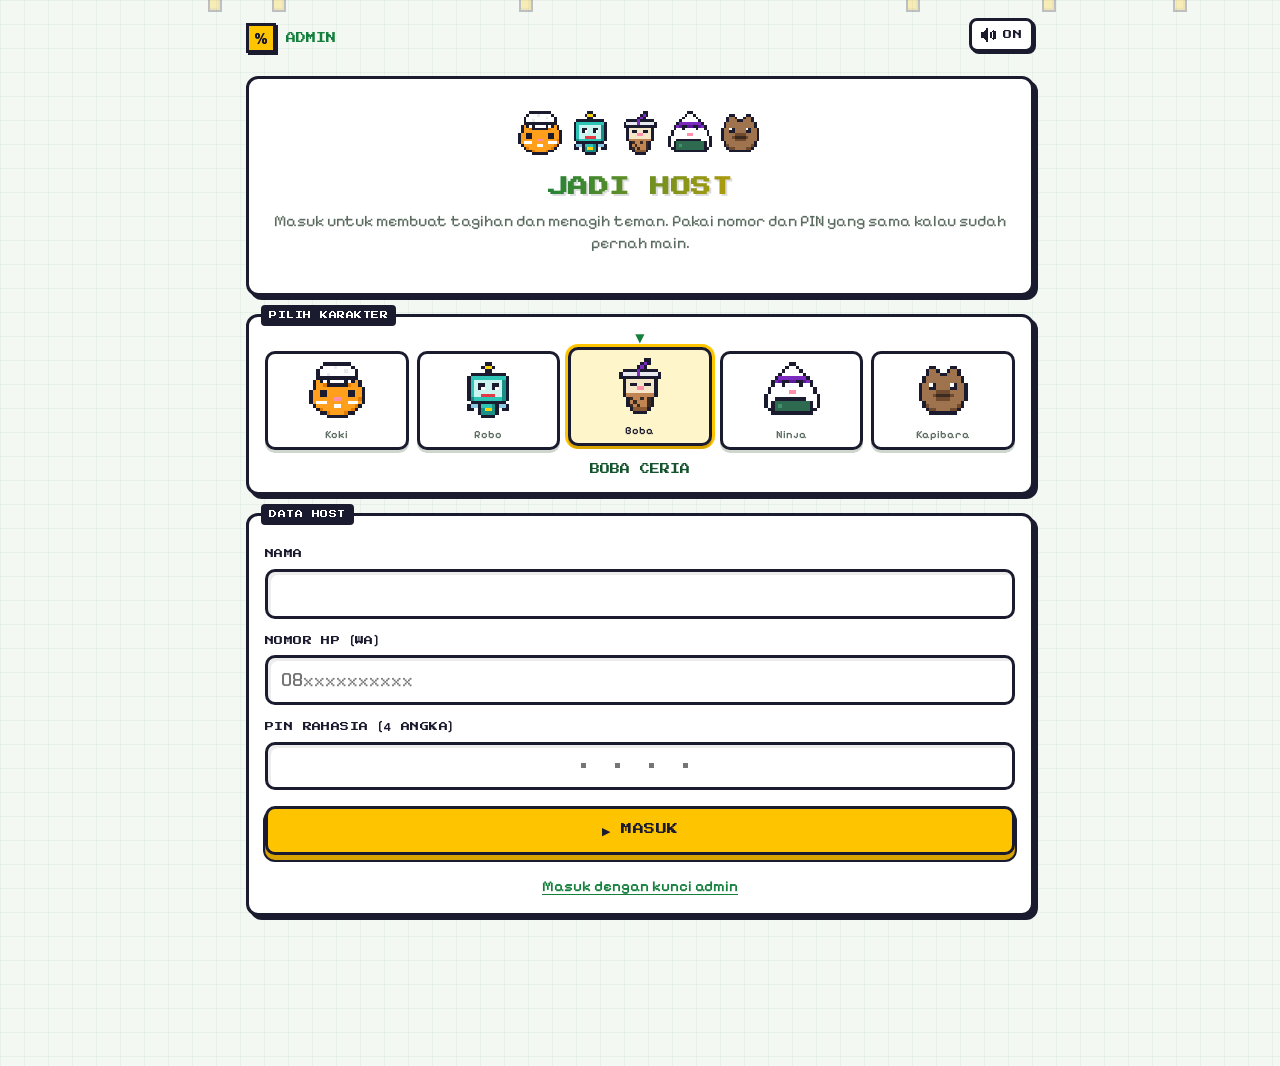
==== commit 4ac7e1c4: "Font angka juga untuk garis miring, titik dua, dan tanda kurung Co-Authored-By: Claude Opus 5.5 <nor" ====
--- a/admin.html
+++ b/admin.html
@@ -8,7 +8,7 @@
 <meta name="theme-color" content="#f6f7f5">
 <link rel="icon" href="data:image/svg+xml,<svg xmlns='http://www.w3.org/2000/svg' viewBox='0 0 32 32'><rect width='32' height='32' rx='9' fill='%230f7a55'/><text x='16' y='22' font-size='17' text-anchor='middle' fill='white' font-family='Arial' font-weight='700'>%25</text></svg>">
 <link rel="preload" href="fonts/press-start-2p.woff2" as="font" type="font/woff2" crossorigin>
-<link rel="stylesheet" href="style.css?v=20261122a">
+<link rel="stylesheet" href="style.css?v=20261122b">
 <style>
   .billrow { display: block; text-decoration: none; color: inherit; }
   .stat { flex: 1; background: #fff; border: var(--b); border-radius: 10px; padding: 10px; box-shadow: 3px 3px 0 var(--ink); }
@@ -36,8 +36,8 @@
   <div id="app"><div class="spin"></div></div>
 </div>
 
-<script src="avatars.js?v=20261122a"></script>
-<script src="common.js?v=20261122a"></script>
+<script src="avatars.js?v=20261122b"></script>
+<script src="common.js?v=20261122b"></script>
 <script>
 const app = $("#app");
 // auth = kunci admin (semua tagihan) atau token sesi host (tagihan sendiri)
--- a/style.css
+++ b/style.css
@@ -1,8 +1,8 @@
 /* Angka memakai Chakra Petch (jelas dibaca), huruf tetap font pixel. unicode-range membuat
    browser hanya mengambil digit dan tanda angka dari font ini. */
-@font-face { font-family: "NumUi"; src: url("fonts/chakra-petch-600.woff2") format("woff2"); font-weight: 400 600; font-display: swap; unicode-range: U+0030-0039, U+002B, U+002C, U+002E, U+0025, U+2212, U+00D7, U+00F7; }
-@font-face { font-family: "NumUi"; src: url("fonts/chakra-petch-700.woff2") format("woff2"); font-weight: 700 900; font-display: swap; unicode-range: U+0030-0039, U+002B, U+002C, U+002E, U+0025, U+2212, U+00D7, U+00F7; }
-@font-face { font-family: "NumPx"; src: url("fonts/chakra-petch-700.woff2") format("woff2"); font-weight: 400 900; font-display: swap; size-adjust: 128%; unicode-range: U+0030-0039, U+002B, U+002C, U+002E, U+0025, U+2212, U+00D7, U+00F7; }
+@font-face { font-family: "NumUi"; src: url("fonts/chakra-petch-600.woff2") format("woff2"); font-weight: 400 600; font-display: swap; unicode-range: U+0028-0029, U+002B-002F, U+0030-003A, U+0025, U+2212, U+00D7, U+00F7; }
+@font-face { font-family: "NumUi"; src: url("fonts/chakra-petch-700.woff2") format("woff2"); font-weight: 700 900; font-display: swap; unicode-range: U+0028-0029, U+002B-002F, U+0030-003A, U+0025, U+2212, U+00D7, U+00F7; }
+@font-face { font-family: "NumPx"; src: url("fonts/chakra-petch-700.woff2") format("woff2"); font-weight: 400 900; font-display: swap; size-adjust: 128%; unicode-range: U+0028-0029, U+002B-002F, U+0030-003A, U+0025, U+2212, U+00D7, U+00F7; }
 @font-face { font-family: "Press Start 2P"; src: url("fonts/press-start-2p.woff2") format("woff2"); font-weight: 400; font-display: swap; }
 @font-face { font-family: "Pixelify Sans"; src: url("fonts/pixelify-sans-400.woff2") format("woff2"); font-weight: 400 500; font-display: swap; }
 @font-face { font-family: "Pixelify Sans"; src: url("fonts/pixelify-sans-600.woff2") format("woff2"); font-weight: 600; font-display: swap; }
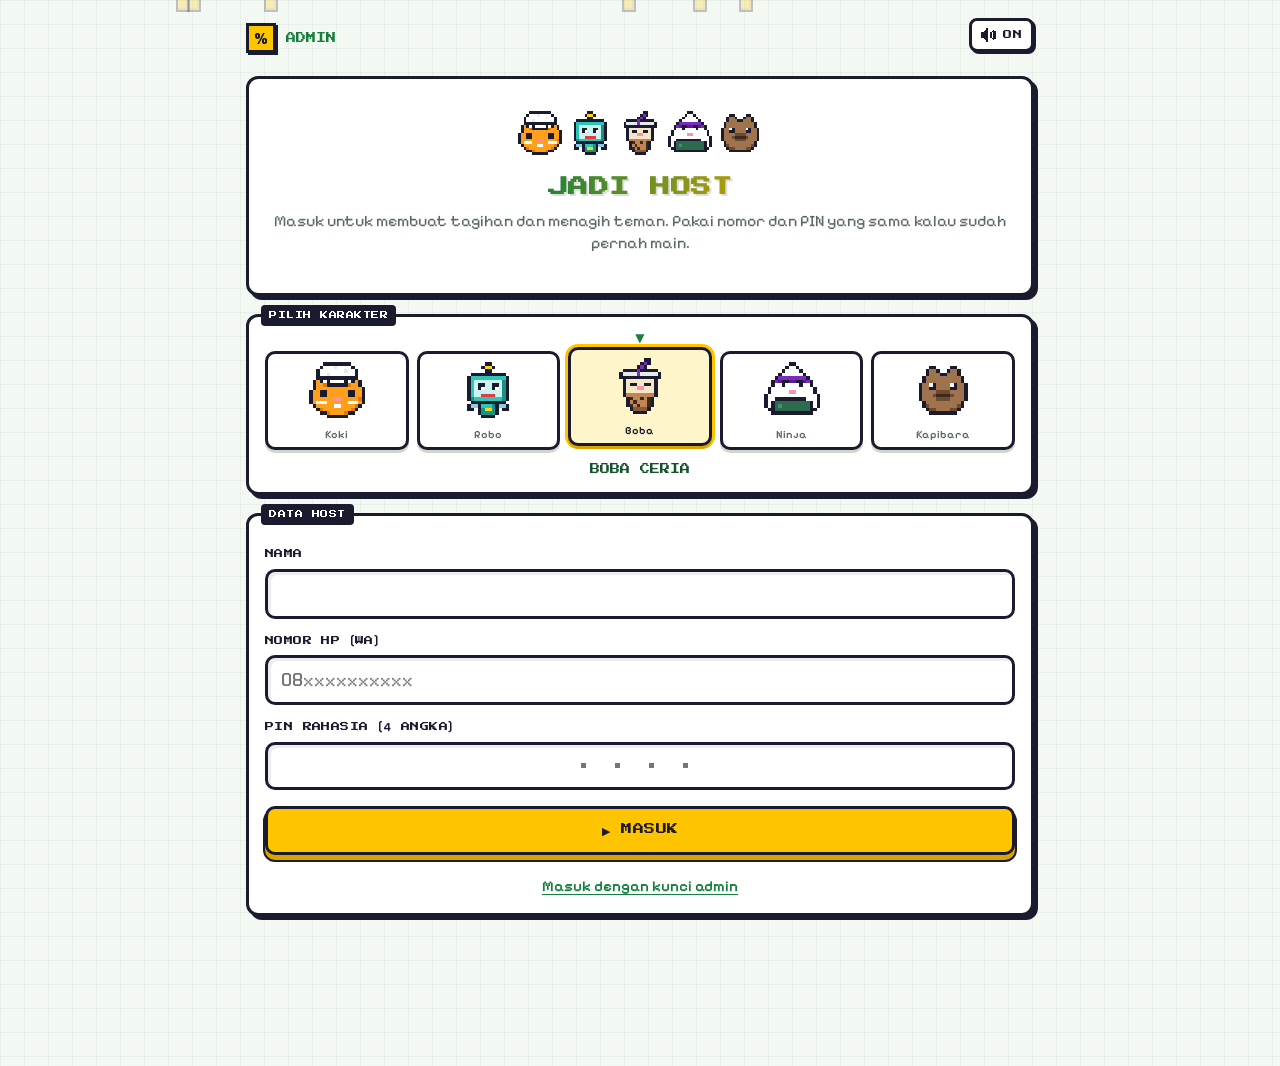
==== commit 2c0eb835: "Audit: perbaiki bug scan admin, reset form, pembaruan host, total kosong; tambah kredit - Admin deng" ====
--- a/admin.html
+++ b/admin.html
@@ -8,7 +8,7 @@
 <meta name="theme-color" content="#f6f7f5">
 <link rel="icon" href="data:image/svg+xml,<svg xmlns='http://www.w3.org/2000/svg' viewBox='0 0 32 32'><rect width='32' height='32' rx='9' fill='%230f7a55'/><text x='16' y='22' font-size='17' text-anchor='middle' fill='white' font-family='Arial' font-weight='700'>%25</text></svg>">
 <link rel="preload" href="fonts/press-start-2p.woff2" as="font" type="font/woff2" crossorigin>
-<link rel="stylesheet" href="style.css?v=20261122b">
+<link rel="stylesheet" href="style.css?v=20261122c">
 <style>
   .billrow { display: block; text-decoration: none; color: inherit; }
   .stat { flex: 1; background: #fff; border: var(--b); border-radius: 10px; padding: 10px; box-shadow: 3px 3px 0 var(--ink); }
@@ -36,8 +36,8 @@
   <div id="app"><div class="spin"></div></div>
 </div>
 
-<script src="avatars.js?v=20261122b"></script>
-<script src="common.js?v=20261122b"></script>
+<script src="avatars.js?v=20261122c"></script>
+<script src="common.js?v=20261122c"></script>
 <script>
 const app = $("#app");
 // auth = kunci admin (semua tagihan) atau token sesi host (tagihan sendiri)
@@ -65,7 +65,7 @@
   $("#out").classList.remove("hide");
   $(".brand").innerHTML = isAdmin ? `<span class="logo">%</span> ADMIN` : `<span class="av" style="width:30px;height:30px">${av(me.avatar)}</span> ${esc(me.name.toUpperCase().slice(0, 14))}`;
   if (isNew) return renderNew();
-  if (code) { await loadBill(); setInterval(() => { if (!editing && document.visibilityState === "visible") loadBill(true); }, 6000); return; }
+  if (code) { await loadBill(); setInterval(() => { if (!isBusy() && document.visibilityState === "visible") loadBill(true); }, 6000); return; }
   renderList();
 }
 
@@ -168,6 +168,12 @@
 
 async function scanReceipt(file) {
   const box = $("#scanbox");
+  // scan butuh sesi pemain (untuk batas harian); admin memakai sesi pemain di HP ini kalau ada
+  const scanToken = isAdmin ? store.get("sb_token") : master;
+  if (!scanToken) {
+    box.innerHTML = `<div class="notice"><span>⚠️</span><div><b>BELUM BISA SCAN</b>Scan struk butuh login sebagai host (nama, HP, PIN). Isi item manual, atau keluar lalu masuk sebagai host.</div></div>`;
+    return;
+  }
   box.innerHTML = `<div class="loader" style="padding:24px 0"><span class="av">${av("robo")}</span><p>MEMBACA STRUK<span class="blink">...</span></p></div>`;
   try {
     const img = await shrinkImage(file);
@@ -175,7 +181,7 @@
       <div class="grow"><div class="loader" style="padding:0;text-align:left"><span class="av" style="width:40px;height:40px">${av("robo")}</span><p style="margin-top:8px">MEMBACA STRUK<span class="blink">...</span></p></div></div></div>`;
     const r = await fetch(`${SB_URL}/functions/v1/scan-struk`, {
       method: "POST", headers: { apikey: SB_KEY, "Content-Type": "application/json" },
-      body: JSON.stringify({ token: master, image: img.data, mime: "image/jpeg" }),
+      body: JSON.stringify({ token: scanToken, image: img.data, mime: "image/jpeg" }),
     });
     const d = await r.json().catch(() => ({}));
     if (!r.ok || !d.ok) throw new Error(d.error || "Gagal membaca struk");
@@ -270,7 +276,7 @@
     const items = rows.filter(r => r.name.trim()).map(r => ({ qty: r.qty || 1, name: r.name.trim(), price: r.price || 0 }));
     const tot = parseInt($("#total").value.replace(/\D/g, ""));
     if (!items.length) return toast("Daftar item masih kosong", true);
-    if (items.some(i => !i.price)) return toast("Ada item yang harganya belum diisi", true);
+    if (items.some(i => !i.price)) return toast("Ada item yang harganya belum diisi. Hapus kalau gratis.", true);
     if (isNaN(tot)) return toast("Isi total akhir struk", true);
     if (isAdmin) { store.set("sb_payer_name", $("#pn").value.trim()); store.set("sb_payer_phone", $("#pp").value.trim()); }
     store.set("sb_payer_info", $("#pi").value.trim());
@@ -284,6 +290,14 @@
   };
 }
 
+// Jangan segarkan halaman saat host sedang mengetik atau mengubah sesuatu.
+function isBusy() {
+  if (editing || tab === "set") return true;
+  const a = document.activeElement;
+  if (a && app.contains(a) && /^(INPUT|TEXTAREA|SELECT)$/.test(a.tagName)) return true;
+  return ["#nName", "#nPrice"].some(sel => { const el = $(sel); return el && el.value.trim(); });
+}
+
 // --------------------------------------------------------------- detail
 async function loadBill(silent) {
   try {
@@ -291,7 +305,7 @@
     const j = JSON.stringify(b);
     if (silent && j === lastJson) return;
     lastJson = j; bill = b;
-    if (!editing) renderBill();
+    if (!isBusy() || !silent) renderBill();
     if (!silent && store.get("sb_fresh") === code) { store.del("sb_fresh"); confetti(50); stamp("LEVEL<br>DIBUAT!"); }
   } catch (e) { if (!silent) app.innerHTML = `<div class="card">${esc(e.message)}</div>`; }
 }
@@ -376,7 +390,7 @@
         <div class="act" style="margin-top:4px"><button class="sm ghost" data-edit="${it.id}">UBAH</button><button class="sm danger" data-del="${it.id}">HAPUS</button></div></div></div>`;
     }
     h += `<div class="row ed" style="margin-top:12px;gap:6px"><input id="nName" placeholder="Nama item" class="grow"><span class="money sm" style="width:120px;flex:none"><input id="nPrice" placeholder="Harga" inputmode="numeric"></span><button class="sm" id="add">+ TAMBAH</button></div>
-      <p class="small muted" style="margin-bottom:0">Kalau subtotal berubah, pajak tetap dihitung dari total akhir struk di tab Pengaturan.</p></div>`;
+      <p class="small muted" style="margin-bottom:0">Kalau subtotal berubah, pajak tetap dihitung dari total akhir struk di tab SETELAN.</p></div>`;
   }
 
   if (tab === "set") {
@@ -438,7 +452,11 @@
     $("#eN").focus();
     moneyInput($("#eP"));
     $("#eC").onclick = () => { editing = false; renderBill(); };
-    $("#eS").onclick = () => { editing = false; act("sb_admin_item", { p_action: "update", p_item_id: it.id, p_name: $("#eN").value, p_price: parseInt($("#eP").value.replace(/\D/g, "")) }, "Item diperbarui"); };
+    $("#eS").onclick = () => {
+      const price = numOf($("#eP").value);
+      if (!$("#eN").value.trim() || isNaN(price)) return toast("Isi nama dan harga", true);
+      editing = false; act("sb_admin_item", { p_action: "update", p_item_id: it.id, p_name: $("#eN").value, p_price: price }, "Item diperbarui");
+    };
   });
   ["#sTotal", "#nPrice"].forEach(s => { const el = $(s); if (el) moneyInput(el); });
   const add = $("#add"); if (add) add.onclick = () => {
@@ -447,8 +465,11 @@
     act("sb_admin_item", { p_action: "add", p_name: n, p_price: p }, "Item ditambahkan");
   };
   if (tab === "set" || tab === "items") app.querySelectorAll("input, textarea").forEach(i => { i.onfocus = () => (editing = true); });
-  const ss = $("#saveSet"); if (ss) ss.onclick = () => { editing = false; act("sb_admin_update_bill", { p_patch: {
-    title: $("#sTitle").value, place: $("#sPlace").value, bill_date: $("#sDate").value, total: parseInt($("#sTotal").value.replace(/\D/g, "")) || 0,
+  const ss = $("#saveSet"); if (ss) ss.onclick = () => {
+    const tot = numOf($("#sTotal").value);
+    if (!tot) return toast("Total akhir struk wajib diisi", true);
+    editing = false; act("sb_admin_update_bill", { p_patch: {
+    title: $("#sTitle").value, place: $("#sPlace").value, bill_date: $("#sDate").value, total: tot,
     payer_name: $("#sPn").value, payer_phone: $("#sPp").value, payment_info: $("#sPi").value } }, "Tersimpan"); };
   const lk = $("#lock"); if (lk) lk.onclick = () => act("sb_admin_update_bill", { p_patch: { locked: !bill.locked } }, bill.locked ? "Kunci dibuka" : "Tagihan dikunci");
   const db = $("#delBill"); if (db) db.onclick = () => twoTap(db, "KETUK LAGI UNTUK HAPUS", async () => {
--- a/style.css
+++ b/style.css
@@ -217,3 +217,9 @@
 /* kartu yang dituju tombol BAYAR berkedip sebentar */
 .card.flash { animation: flash 1.1s ease-out; }
 @keyframes flash { 0%, 100% { box-shadow: var(--sh); } 20%, 60% { box-shadow: 0 0 0 5px var(--gold), var(--sh); transform: scale(1.015); } 40% { box-shadow: var(--sh); transform: none; } }
+
+/* kredit pembuat di beranda */
+.credit { text-align: center; margin: 34px 0 10px; color: var(--muted); font-size: 15px; }
+.credit .px { font-size: 9px; color: var(--acc); margin-bottom: 10px; }
+.credit p { margin: 4px 0; }
+.credit b { color: var(--ink); }
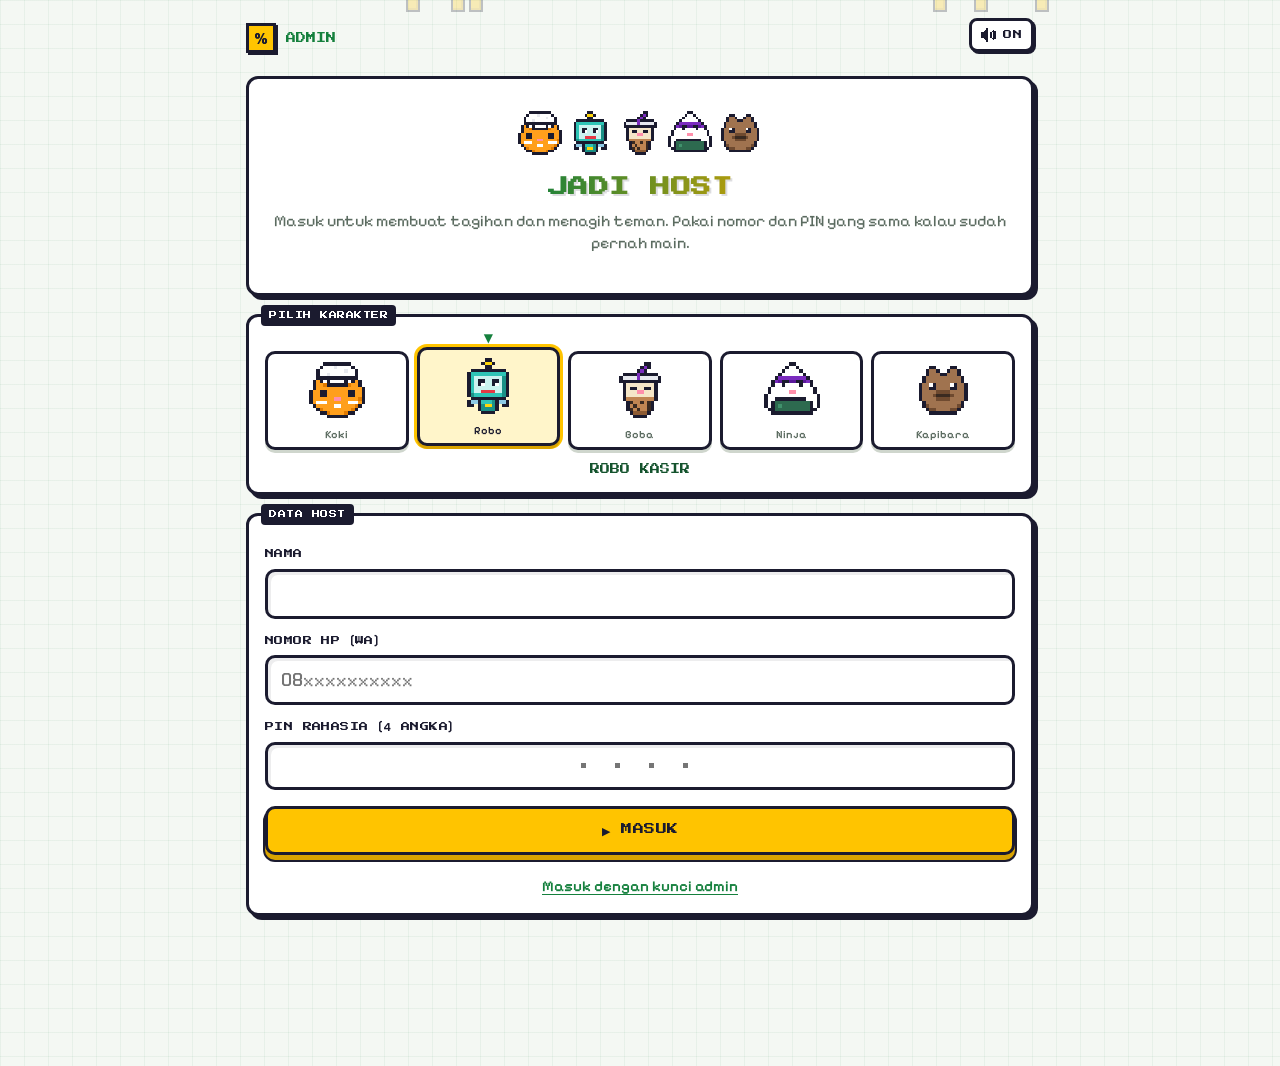
==== commit f033ea24: "Ceklis bayar per orang dan status tagihan selesai - Dropdown status diganti kotak centang LUNAS; yan" ====
--- a/admin.html
+++ b/admin.html
@@ -8,7 +8,7 @@
 <meta name="theme-color" content="#f6f7f5">
 <link rel="icon" href="data:image/svg+xml,<svg xmlns='http://www.w3.org/2000/svg' viewBox='0 0 32 32'><rect width='32' height='32' rx='9' fill='%230f7a55'/><text x='16' y='22' font-size='17' text-anchor='middle' fill='white' font-family='Arial' font-weight='700'>%25</text></svg>">
 <link rel="preload" href="fonts/press-start-2p.woff2" as="font" type="font/woff2" crossorigin>
-<link rel="stylesheet" href="style.css?v=20261122c">
+<link rel="stylesheet" href="style.css?v=20261122d">
 <style>
   .billrow { display: block; text-decoration: none; color: inherit; }
   .stat { flex: 1; background: #fff; border: var(--b); border-radius: 10px; padding: 10px; box-shadow: 3px 3px 0 var(--ink); }
@@ -27,6 +27,14 @@
   .tabs { gap: 8px; padding-bottom: 6px; }
   .tabs button { background: #fff; color: var(--ink); white-space: nowrap; }
   .tabs button.on { background: var(--ink); color: var(--gold); }
+  .billrow.archived { opacity: .7; box-shadow: 2px 2px 0 var(--ink); }
+  .paybox { background: #fff; color: var(--ink); font-size: 9px; padding: 9px 12px 9px 9px; gap: 9px; box-shadow: 0 4px 0 #cfd6cd, 0 4px 0 2px var(--ink); margin-bottom: 4px; }
+  .paybox .pb { width: 22px; height: 22px; border: var(--b); border-radius: 5px; background: #fff; display: grid; place-items: center; font-size: 12px; flex: none; }
+  .paybox.on { background: var(--soft); color: var(--deep); box-shadow: 0 4px 0 var(--line-g), 0 4px 0 2px var(--ink); }
+  .paybox.on .pb { background: var(--acc); color: #fff; border-color: var(--ink); }
+  .paybox.wait { background: var(--gold-soft); color: var(--gold-ink); box-shadow: 0 4px 0 var(--gold-s), 0 4px 0 2px var(--ink); animation: nudge 1.6s ease-in-out infinite; }
+  .paybox.wait .pb { background: var(--gold); }
+  @keyframes nudge { 0%, 100% { transform: none; } 50% { transform: translateY(-2px); } }
 </style>
 </head>
 <body>
@@ -36,8 +44,8 @@
   <div id="app"><div class="spin"></div></div>
 </div>
 
-<script src="avatars.js?v=20261122c"></script>
-<script src="common.js?v=20261122c"></script>
+<script src="avatars.js?v=20261122d"></script>
+<script src="common.js?v=20261122d"></script>
 <script>
 const app = $("#app");
 // auth = kunci admin (semua tagihan) atau token sesi host (tagihan sendiri)
@@ -122,13 +130,18 @@
   let h = `<h1>${isAdmin ? "SEMUA TAGIHAN" : "TAGIHANKU"}</h1><p class="sub">Foto struknya, cek hasil bacaannya, lalu bagikan link ke teman.</p>
     <a class="btn block gold" href="admin.html?new" style="margin-top:14px">📸 TAGIHAN BARU</a>`;
   if (!list.length) h += `<div class="card muted">Belum ada tagihan. Tekan tombol di atas untuk mulai.</div>`;
-  for (const b of list) {
-    const done = b.members > 0 && b.lunas >= b.members;
-    h += `<a class="card billrow" href="admin.html?b=${b.code}"><div class="row between">
+  const active = list.filter(b => !b.done_at), done = list.filter(b => b.done_at);
+  const row = (b) => {
+    const paid = b.members > 0 && b.lunas >= b.members;
+    h += `<a class="card billrow ${b.done_at ? "archived" : ""}" href="admin.html?b=${b.code}"><div class="row between">
       <div class="grow"><div class="strong">${esc(b.title)}</div><div class="small muted">${esc([b.place, fmtDate(b.bill_date), isAdmin && b.host ? "host " + b.host : ""].filter(Boolean).join(" · "))}</div></div>
       <div style="text-align:right"><div class="px num" style="font-size:10px">${rp(b.total)}</div>
-      <div class="small" style="margin-top:6px">${b.locked ? '<span class="tag">🔒</span> ' : ""}<span class="tag ${done ? "ok" : "wait"}">${b.lunas}/${b.members} LUNAS${done ? " ★" : ""}</span></div></div></div></a>`;
-  }
+      <div class="small" style="margin-top:6px">${b.done_at ? '<span class="tag ok">🏁 SELESAI</span>' : `${b.locked ? '<span class="tag">🔒</span> ' : ""}<span class="tag ${paid ? "ok" : "wait"}">${b.lunas}/${b.members} LUNAS${paid ? " ★" : ""}</span>`}</div></div></div></a>`;
+  };
+  if (active.length) h += `<h2 style="margin:26px 0 0">AKTIF (${active.length})</h2>`;
+  active.forEach(row);
+  if (done.length) h += `<h2 style="margin:30px 0 0;color:var(--muted)">SELESAI (${done.length})</h2>`;
+  done.forEach(row);
   app.innerHTML = h;
 }
 
@@ -334,17 +347,19 @@
   return t + `\n\n${billLink(bill.code)}`;
 }
 
-function statusSel(m) {
+// ceklis bayar: ketuk untuk menandai lunas, ketuk lagi untuk membatalkan
+function payBox(m) {
   if (m.is_payer) return '<span class="tag pay">PENALANG</span>';
-  return `<select data-st="${m.id}" style="padding:6px 8px;font-size:13px;width:auto">
-    ${[["belum", "Belum bayar"], ["sudah_transfer", "Sudah transfer"], ["lunas", "Lunas"]].map(([v, l]) => `<option value="${v}" ${m.status === v ? "selected" : ""}>${l}</option>`).join("")}</select>`;
+  if (m.status === "lunas") return `<button class="paybox on" data-pay="${m.id}" data-to="belum"><span class="pb">✓</span>LUNAS</button>`;
+  if (m.status === "sudah_transfer") return `<button class="paybox wait" data-pay="${m.id}" data-to="lunas"><span class="pb"></span>CEK &amp; CENTANG</button>`;
+  return `<button class="paybox" data-pay="${m.id}" data-to="lunas"><span class="pb"></span>BELUM BAYAR</button>`;
 }
 
 function renderBill() {
   const y = window.scrollY;
   const claimedOwe = bill.members.reduce((a, m) => a + m.owe, 0);
   const lunas = bill.members.filter(m => m.status === "lunas" || m.is_payer).length;
-  let h = `<h1>${esc(bill.title)}</h1><div class="sub">${esc([bill.place, fmtDate(bill.bill_date)].filter(Boolean).join(" · "))} · Kode <b class="px" style="font-size:11px">${bill.code}</b></div>
+  let h = `${bill.done_at ? '<span class="tag ok" style="margin-top:14px">🏁 SELESAI</span>' : ""}<h1>${esc(bill.title)}</h1><div class="sub">${esc([bill.place, fmtDate(bill.bill_date)].filter(Boolean).join(" · "))} · Kode <b class="px" style="font-size:11px">${bill.code}</b></div>
   <div class="card"><span class="label gold">LINK UNTUK PARTY</span>
     <div class="strong" style="word-break:break-all;margin:8px 0 12px">${esc(billLink(bill.code))}</div>
     <div class="row"><button class="soft grow" id="cpLink">SALIN LINK</button>
@@ -362,7 +377,11 @@
   h += `<div class="tabs">${[["rekap", "PARTY"], ["items", "ITEM"], ["set", "SETELAN"]].map(([k, l]) => `<button class="sm ${tab === k ? "on" : ""}" data-tab="${k}">${l}</button>`).join("")}</div>`;
 
   if (tab === "rekap") {
-    h += `<div class="card"><span class="label">PARTY (${bill.members.length})</span><div class="row between" style="margin-top:4px"><span class="small muted">Status diubah langsung dari sini.</span><button class="sm soft" id="cpRecap">SALIN REKAP</button></div>`;
+    const debtors = bill.members.filter(m => !m.is_payer);
+    const waiting = debtors.filter(m => m.status === "sudah_transfer").length;
+    h += `<div class="card"><span class="label">CEKLIS BAYAR (${debtors.filter(m => m.status === "lunas").length}/${debtors.length})</span>
+      <div class="row between" style="margin-top:6px"><span class="small muted">${waiting ? `<b style="color:var(--gold-ink)">${waiting} orang bilang sudah transfer.</b> Cek rekeningmu, lalu centang.` : "Ketuk kotak untuk menandai lunas. Ketuk lagi untuk membatalkan."}</span>
+      <button class="sm soft" id="cpRecap">SALIN REKAP</button></div>`;
     if (!bill.members.length) h += `<p class="muted">Belum ada yang gabung. Bagikan link di atas.</p>`;
     for (const m of bill.members) {
       const br = personBreakdown(bill, m.id);
@@ -370,7 +389,7 @@
         <div class="row between"><span class="av bob" style="animation-delay:${(m.name.length % 5) * .2}s">${av(m.avatar)}</span><div class="grow"><div class="strong" style="font-size:18px">${esc(m.name)}</div><div class="small muted">+${esc(m.phone || "")} · ${br.lines.length} item</div></div>
         <div style="text-align:right"><div class="px num" style="font-size:11px">${rp(m.owe)}</div></div></div>
         <div class="small muted" style="margin-top:4px">${br.lines.map(l => esc(l.name) + (l.n > 1 ? " ÷" + l.n : "")).join(", ") || "Belum memilih item"}</div>
-        <div class="row between" style="margin-top:8px">${statusSel(m)}
+        <div class="row between" style="margin-top:8px">${payBox(m)}
           <div class="act">${!m.is_payer && m.owe > 0 && m.status !== "lunas" ? `<a class="btn wa sm" target="_blank" href="https://wa.me/${m.phone}?text=${encodeURIComponent(waText(m))}">TAGIH WA</a>` : ""}
           <button class="sm ghost" data-more="${m.id}">•••</button></div></div>
         <div class="act hide" id="more-${m.id}" style="margin-top:8px">
@@ -406,6 +425,17 @@
       <div class="card"><span class="label">KUNCI TAGIHAN</span><p class="small muted" style="margin-top:8px">Kunci setelah semua pilihan beres. Teman tetap bisa melihat dan konfirmasi transfer.</p>
       <button class="block ${bill.locked ? "soft" : "gold"}" id="lock">${bill.locked ? "🔓 BUKA KUNCI" : "🔒 KUNCI TAGIHAN"}</button></div>`;
   }
+  const debtorsAll = bill.members.filter(m => !m.is_payer);
+  const unpaid = debtorsAll.filter(m => m.status !== "lunas").length;
+  if (bill.done_at) {
+    h += `<div class="card" style="background:var(--soft)"><span class="label gold">🏁 SELESAI</span>
+      <p style="margin:10px 0 12px">Tagihan ini sudah ditandai selesai pada ${esc(new Date(bill.done_at).toLocaleString("id-ID", { dateStyle: "medium", timeStyle: "short" }))}. Pilihan teman terkunci.</p>
+      <button class="block ghost" id="undone">↺ BUKA LAGI</button></div>`;
+  } else {
+    h += `<div class="card"><span class="label">SELESAIKAN TAGIHAN</span>
+      <p class="small muted" style="margin-top:8px">${unpaid ? `Masih ada <b>${unpaid} orang</b> yang belum lunas. Kamu tetap bisa menandai selesai kalau sudah beres di luar aplikasi.` : debtorsAll.length ? "Semua sudah lunas! Tandai selesai supaya tagihan terkunci dan pindah ke arsip." : "Belum ada teman yang bergabung."}</p>
+      <button class="block ${unpaid || !debtorsAll.length ? "ghost" : "gold"}" id="done">🏁 TANDAI SELESAI</button></div>`;
+  }
   h += `<div class="card"><span class="label">HAPUS TAGIHAN</span><p class="small muted" style="margin-top:8px">Menghapus tagihan ini beserta semua pilihan teman. Tidak bisa dibatalkan. Hanya host tagihan ini dan admin yang bisa menghapus.</p>
     <button class="block danger" id="delBill">🗑️ HAPUS TAGIHAN</button></div>`;
   h += `<p style="text-align:center;margin-top:20px"><a href="admin.html" class="px" style="color:var(--acc);font-size:9px">◀ DAFTAR TAGIHAN</a></p>`;
@@ -415,8 +445,8 @@
 }
 
 async function act(fn, args, msg) {
-  try { bill = await rpc(fn, { p_master: master, p_code: code, ...args }); lastJson = JSON.stringify(bill); renderBill(); if (msg) { toast(msg); SFX.coin(); } }
-  catch (e) { toast(e.message, true); }
+  try { bill = await rpc(fn, { p_master: master, p_code: code, ...args }); lastJson = JSON.stringify(bill); renderBill(); if (msg) { toast(msg); SFX.coin(); } return true; }
+  catch (e) { toast(e.message, true); return false; }
 }
 
 // tombol berbahaya: ketuk dua kali untuk konfirmasi (tanpa dialog browser)
@@ -430,11 +460,18 @@
   app.querySelectorAll("[data-tab]").forEach(b => b.onclick = () => { tab = b.dataset.tab; editing = false; renderBill(); });
   const cl = $("#cpLink"); if (cl) cl.onclick = () => copyText(billLink(bill.code));
   const cr = $("#cpRecap"); if (cr) cr.onclick = () => copyText(recapText());
-  app.querySelectorAll("[data-st]").forEach(s => {
-    s.onfocus = () => (editing = true);
-    s.onchange = () => { editing = false; act("sb_admin_set_status", { p_person: s.dataset.st, p_status: s.value }, "Status diperbarui"); };
-    s.onblur = () => (editing = false);
-  });
+  app.querySelectorAll("[data-pay]").forEach(b => b.onclick = async () => {
+    const before = bill.members.filter(m => !m.is_payer && m.status !== "lunas").length;
+    b.disabled = true;
+    if (!(await act("sb_admin_set_status", { p_person: b.dataset.pay, p_status: b.dataset.to }))) return;
+    const after = bill.members.filter(m => !m.is_payer && m.status !== "lunas").length;
+    if (b.dataset.to === "lunas") { SFX.coin(); toast("Ditandai lunas ✓"); } else { SFX.drop(); toast("Dibatalkan"); }
+    if (before > 0 && after === 0 && !bill.done_at) { SFX.ok(); confetti(60); stamp("SEMUA<br>LUNAS!"); }
+  });
+  const dn = $("#done"); if (dn) dn.onclick = () => twoTap(dn, "KETUK LAGI UNTUK SELESAI", async () => {
+    if (await act("sb_admin_update_bill", { p_patch: { done: true } })) { SFX.ok(); confetti(50); stamp("TAGIHAN<br>SELESAI!"); }
+  });
+  const ud = $("#undone"); if (ud) ud.onclick = () => act("sb_admin_update_bill", { p_patch: { done: false } }, "Tagihan dibuka lagi");
   app.querySelectorAll("[data-more]").forEach(b => b.onclick = () => $("#more-" + b.dataset.more).classList.toggle("hide"));
   app.querySelectorAll("[data-reset]").forEach(b => b.onclick = () => twoTap(b, "YAKIN?", async () => {
     try { await rpc("sb_admin_reset_pin", { p_master: master, p_person: b.dataset.reset }); toast("PIN direset. Teman bisa membuat PIN baru saat masuk."); }
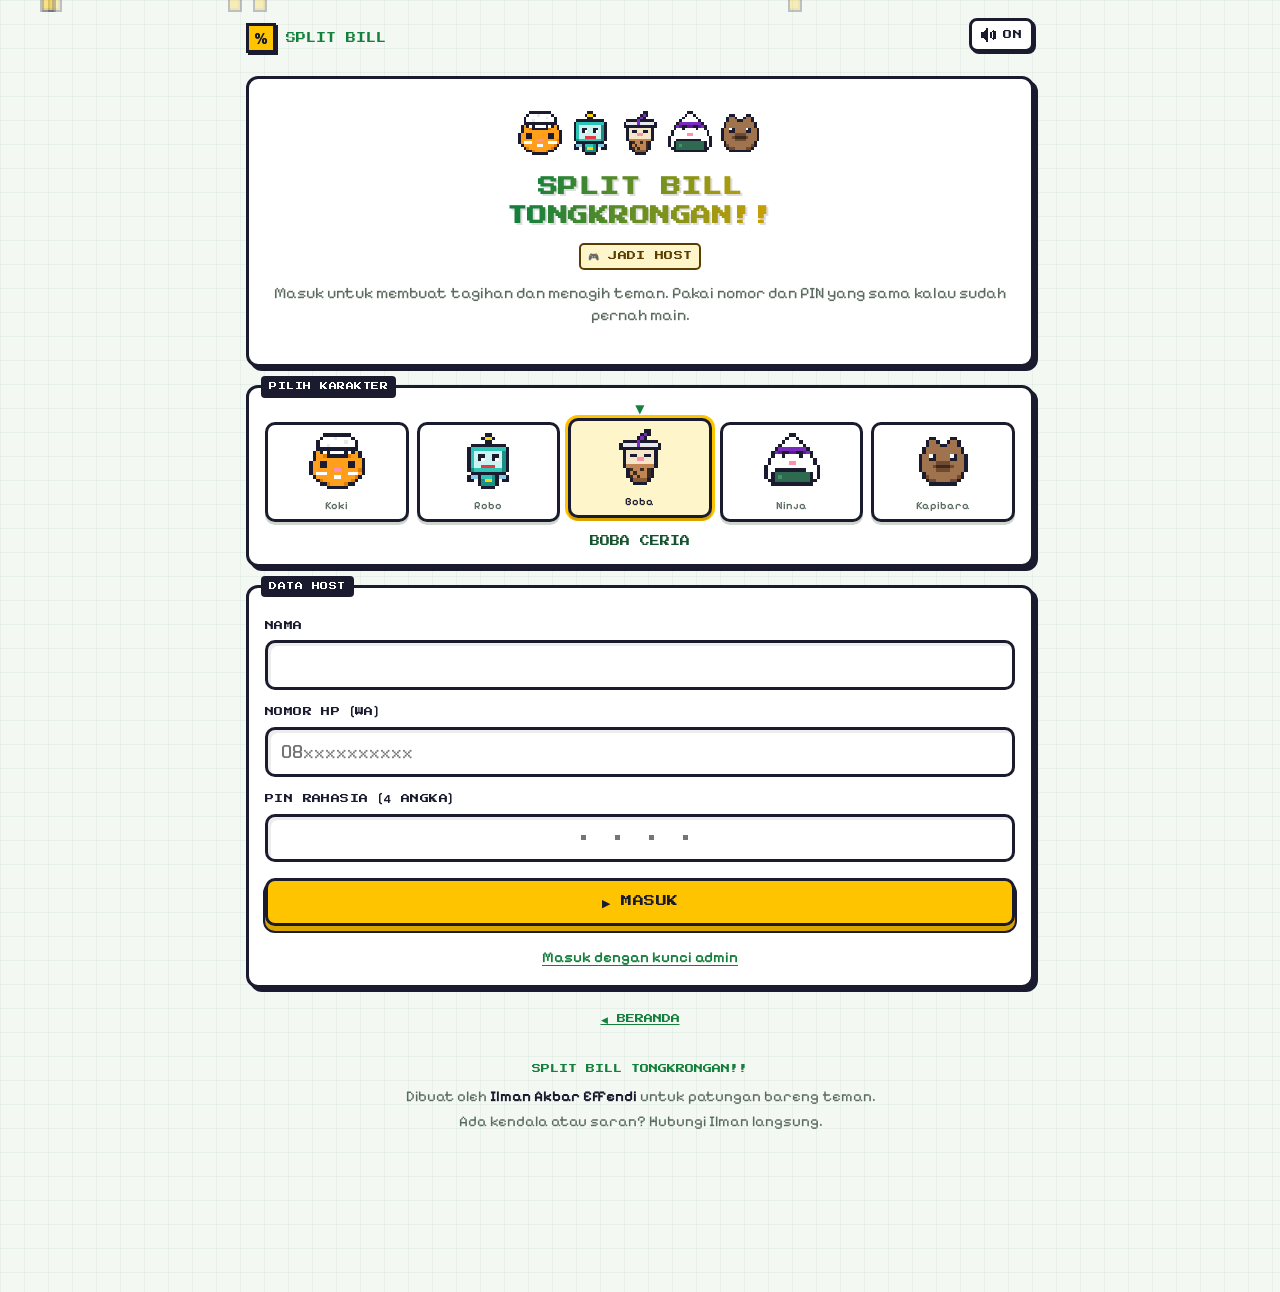
==== commit b8b75ca4: "Judul Split Bill Tongkrongan!! dan kredit pembuat di semua halaman Co-Authored-By: Claude Opus 5.5 <" ====
--- a/admin.html
+++ b/admin.html
@@ -4,11 +4,11 @@
 <meta charset="utf-8">
 <meta name="viewport" content="width=device-width, initial-scale=1, viewport-fit=cover">
 <meta name="robots" content="noindex">
-<title>Host · Split Bill</title>
+<title>Host · Split Bill Tongkrongan!!</title>
 <meta name="theme-color" content="#f6f7f5">
 <link rel="icon" href="data:image/svg+xml,<svg xmlns='http://www.w3.org/2000/svg' viewBox='0 0 32 32'><rect width='32' height='32' rx='9' fill='%230f7a55'/><text x='16' y='22' font-size='17' text-anchor='middle' fill='white' font-family='Arial' font-weight='700'>%25</text></svg>">
 <link rel="preload" href="fonts/press-start-2p.woff2" as="font" type="font/woff2" crossorigin>
-<link rel="stylesheet" href="style.css?v=20261122d">
+<link rel="stylesheet" href="style.css?v=20261122e">
 <style>
   .billrow { display: block; text-decoration: none; color: inherit; }
   .stat { flex: 1; background: #fff; border: var(--b); border-radius: 10px; padding: 10px; box-shadow: 3px 3px 0 var(--ink); }
@@ -39,13 +39,13 @@
 </head>
 <body>
 <div class="wrap wide">
-  <div class="topbar"><a class="brand" href="admin.html"><span class="logo">%</span> ADMIN</a>
+  <div class="topbar"><a class="brand" href="admin.html"><span class="logo">%</span> SPLIT BILL</a>
     <div class="row" style="gap:6px"><button class="iconbtn" id="snd"></button><button class="iconbtn hide" id="out">KELUAR</button></div></div>
   <div id="app"><div class="spin"></div></div>
 </div>
 
-<script src="avatars.js?v=20261122d"></script>
-<script src="common.js?v=20261122d"></script>
+<script src="avatars.js?v=20261122e"></script>
+<script src="common.js?v=20261122e"></script>
 <script>
 const app = $("#app");
 // auth = kunci admin (semua tagihan) atau token sesi host (tagihan sendiri)
@@ -94,7 +94,9 @@
     return;
   }
   app.innerHTML = `<div class="card title-card"><div class="party">${AVATAR_KEYS.map(k => `<span class="av bob">${av(k)}</span>`).join("")}</div>
-    <h1>JADI HOST</h1><p class="sub" style="margin-top:0">Masuk untuk membuat tagihan dan menagih teman. Pakai nomor dan PIN yang sama kalau sudah pernah main.</p></div>
+    <h1>SPLIT BILL<br>TONGKRONGAN!!</h1>
+    <span class="tag wait" style="font-size:9px;margin:4px 0 8px">🎮 JADI HOST</span>
+    <p class="sub" style="margin-top:4px">Masuk untuk membuat tagihan dan menagih teman. Pakai nomor dan PIN yang sama kalau sudah pernah main.</p></div>
     <div class="card"><span class="label">PILIH KARAKTER</span><div style="height:12px"></div>
     <div class="chars">${AVATAR_KEYS.map(k => `<div class="char ${k === pickAv ? "on" : ""}" data-av="${k}"><span class="av">${av(k)}</span><div class="nm">${esc(AVATARS[k].name.split(" ")[0])}</div></div>`).join("")}</div>
     <div class="charname" id="cname">${esc(AVATARS[pickAv].name.toUpperCase())}</div></div>
@@ -103,7 +105,8 @@
     <label>NOMOR HP (WA)</label><input id="ph" inputmode="tel" autocomplete="tel" placeholder="08xxxxxxxxxx" value="${esc(store.get("sb_phone") || "")}">
     <label>PIN RAHASIA (4 ANGKA)</label><input id="pin" class="pin" inputmode="numeric" maxlength="4" type="password" placeholder="····">
     <button class="block gold" id="go" style="margin-top:16px">▶ MASUK</button>
-    <p class="small" style="margin-bottom:0;text-align:center"><button class="link" id="adm">Masuk dengan kunci admin</button></p></div>`;
+    <p class="small" style="margin-bottom:0;text-align:center"><button class="link" id="adm">Masuk dengan kunci admin</button></p></div>
+    <p style="text-align:center;margin-top:18px"><a href="./" class="px" style="color:var(--acc);font-size:9px">◀ BERANDA</a></p>${CREDIT}`;
   app.querySelectorAll(".char").forEach(el => el.onclick = () => {
     pickAv = el.dataset.av; SFX.select();
     app.querySelectorAll(".char").forEach(c => c.classList.toggle("on", c === el));
@@ -142,6 +145,7 @@
   active.forEach(row);
   if (done.length) h += `<h2 style="margin:30px 0 0;color:var(--muted)">SELESAI (${done.length})</h2>`;
   done.forEach(row);
+  h += CREDIT;
   app.innerHTML = h;
 }
 
@@ -438,7 +442,7 @@
   }
   h += `<div class="card"><span class="label">HAPUS TAGIHAN</span><p class="small muted" style="margin-top:8px">Menghapus tagihan ini beserta semua pilihan teman. Tidak bisa dibatalkan. Hanya host tagihan ini dan admin yang bisa menghapus.</p>
     <button class="block danger" id="delBill">🗑️ HAPUS TAGIHAN</button></div>`;
-  h += `<p style="text-align:center;margin-top:20px"><a href="admin.html" class="px" style="color:var(--acc);font-size:9px">◀ DAFTAR TAGIHAN</a></p>`;
+  h += `<p style="text-align:center;margin-top:20px"><a href="admin.html" class="px" style="color:var(--acc);font-size:9px">◀ DAFTAR TAGIHAN</a></p>${CREDIT}`;
   app.innerHTML = h;
   window.scrollTo(0, y);
   bind();
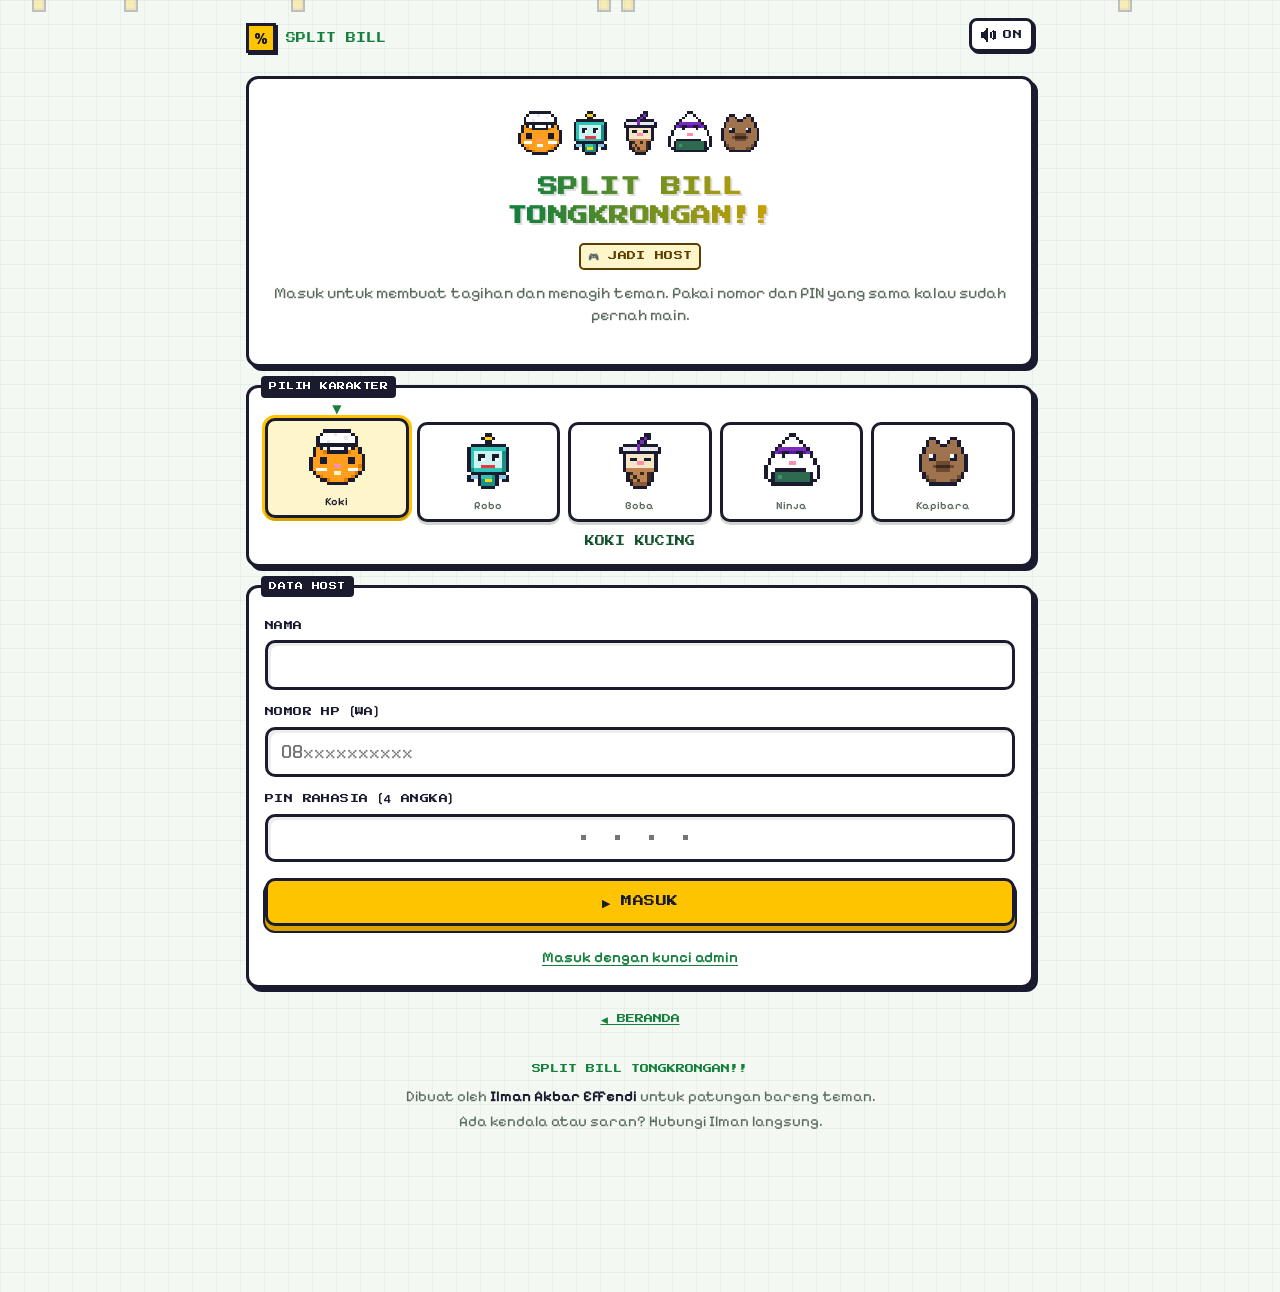
==== commit 990b77e1: "Header Split Bill di halaman host mengarah ke beranda Co-Authored-By: Claude Opus 5.5 <noreply@anthr" ====
--- a/admin.html
+++ b/admin.html
@@ -8,7 +8,7 @@
 <meta name="theme-color" content="#f6f7f5">
 <link rel="icon" href="data:image/svg+xml,<svg xmlns='http://www.w3.org/2000/svg' viewBox='0 0 32 32'><rect width='32' height='32' rx='9' fill='%230f7a55'/><text x='16' y='22' font-size='17' text-anchor='middle' fill='white' font-family='Arial' font-weight='700'>%25</text></svg>">
 <link rel="preload" href="fonts/press-start-2p.woff2" as="font" type="font/woff2" crossorigin>
-<link rel="stylesheet" href="style.css?v=20261122e">
+<link rel="stylesheet" href="style.css?v=20261122f">
 <style>
   .billrow { display: block; text-decoration: none; color: inherit; }
   .stat { flex: 1; background: #fff; border: var(--b); border-radius: 10px; padding: 10px; box-shadow: 3px 3px 0 var(--ink); }
@@ -39,13 +39,13 @@
 </head>
 <body>
 <div class="wrap wide">
-  <div class="topbar"><a class="brand" href="admin.html"><span class="logo">%</span> SPLIT BILL</a>
+  <div class="topbar"><a class="brand" href="./"><span class="logo">%</span> SPLIT BILL</a>
     <div class="row" style="gap:6px"><button class="iconbtn" id="snd"></button><button class="iconbtn hide" id="out">KELUAR</button></div></div>
   <div id="app"><div class="spin"></div></div>
 </div>
 
-<script src="avatars.js?v=20261122e"></script>
-<script src="common.js?v=20261122e"></script>
+<script src="avatars.js?v=20261122f"></script>
+<script src="common.js?v=20261122f"></script>
 <script>
 const app = $("#app");
 // auth = kunci admin (semua tagihan) atau token sesi host (tagihan sendiri)
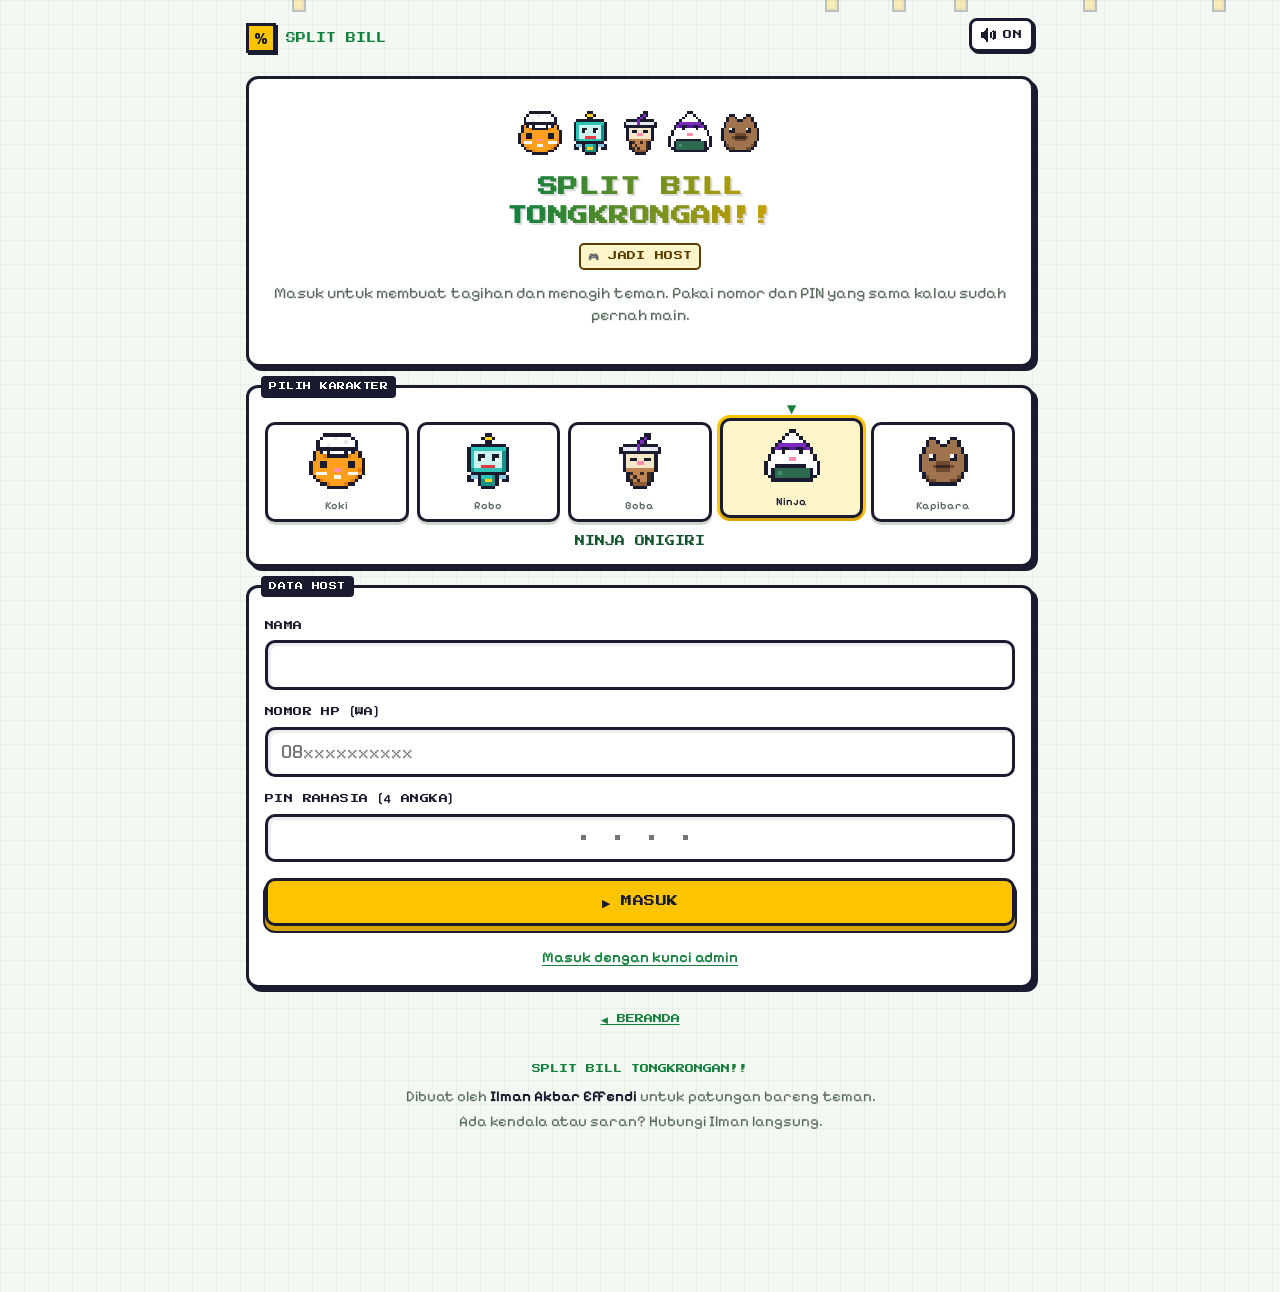
==== commit e7c8c859: "Pisahkan skrip halaman ke assets/js, pindahkan perhitungan ke hitung.js, dan tambah uji otomatis Co-" ====
--- a/admin.html
+++ b/admin.html
@@ -8,7 +8,7 @@
 <meta name="theme-color" content="#f6f7f5">
 <link rel="icon" href="data:image/svg+xml,<svg xmlns='http://www.w3.org/2000/svg' viewBox='0 0 32 32'><rect width='32' height='32' rx='9' fill='%230f7a55'/><text x='16' y='22' font-size='17' text-anchor='middle' fill='white' font-family='Arial' font-weight='700'>%25</text></svg>">
 <link rel="preload" href="fonts/press-start-2p.woff2" as="font" type="font/woff2" crossorigin>
-<link rel="stylesheet" href="style.css?v=20261122f">
+<link rel="stylesheet" href="style.css?v=20261127a">
 <style>
   .billrow { display: block; text-decoration: none; color: inherit; }
   .stat { flex: 1; background: #fff; border: var(--b); border-radius: 10px; padding: 10px; box-shadow: 3px 3px 0 var(--ink); }
@@ -44,481 +44,12 @@
   <div id="app"><div class="spin"></div></div>
 </div>
 
-<script src="avatars.js?v=20261122f"></script>
-<script src="common.js?v=20261122f"></script>
-<script>
-const app = $("#app");
-// auth = kunci admin (semua tagihan) atau token sesi host (tagihan sendiri)
-let isAdmin = !!store.get("sb_master");
-let master = store.get("sb_master") || store.get("sb_token");
-let me = null;
-const qs = new URLSearchParams(location.search);
-const code = (qs.get("b") || "").toUpperCase();
-const isNew = qs.has("new");
-let bill = null, editing = false, tab = "rekap", lastJson = "";
-let pickAv = store.get("sb_avatar") || AVATAR_KEYS[Math.floor(Math.random() * AVATAR_KEYS.length)];
-
-soundButton($("#snd")); bgCoins(6);
-app.innerHTML = `<div class="loader"><span class="av">${av("robo")}</span><p>MEMUAT<span class="blink">...</span></p></div>`;
-$("#out").onclick = () => { store.del("sb_master"); store.del("sb_token"); location.href = "admin.html"; };
-
-async function start() {
-  if (!master) return renderLogin();
-  try {
-    if (isAdmin) { if (!(await rpc("sb_admin_check", { p_master: master }))) throw 0; }
-    else { me = await rpc("sb_whoami", { p_token: master }); if (!me) throw 0; }
-  } catch {
-    store.del(isAdmin ? "sb_master" : "sb_token"); master = null; isAdmin = false; return renderLogin();
-  }
-  $("#out").classList.remove("hide");
-  $(".brand").innerHTML = isAdmin ? `<span class="logo">%</span> ADMIN` : `<span class="av" style="width:30px;height:30px">${av(me.avatar)}</span> ${esc(me.name.toUpperCase().slice(0, 14))}`;
-  if (isNew) return renderNew();
-  if (code) { await loadBill(); setInterval(() => { if (!isBusy() && document.visibilityState === "visible") loadBill(true); }, 6000); return; }
-  renderList();
-}
-
-function renderLogin(adminMode) {
-  if (adminMode) {
-    app.innerHTML = `<div class="card title-card"><h1>ADMIN</h1><p class="sub" style="margin-top:0">Kunci admin bisa melihat semua tagihan.</p>
-      <label style="text-align:left">KUNCI ADMIN</label><input id="k" type="password" autocomplete="current-password">
-      <button class="block gold" id="go" style="margin-top:14px">▶ MASUK</button>
-      <p class="small" style="margin-bottom:0"><button class="link" id="back">Kembali ke login biasa</button></p></div>`;
-    $("#back").onclick = () => renderLogin();
-    $("#go").onclick = async () => {
-      const k = $("#k").value.trim();
-      try {
-        if (await rpc("sb_admin_check", { p_master: k })) { store.set("sb_master", k); master = k; isAdmin = true; SFX.start(); start(); }
-        else toast("Kunci admin salah", true);
-      } catch (e) { toast(e.message, true); }
-    };
-    return;
-  }
-  app.innerHTML = `<div class="card title-card"><div class="party">${AVATAR_KEYS.map(k => `<span class="av bob">${av(k)}</span>`).join("")}</div>
-    <h1>SPLIT BILL<br>TONGKRONGAN!!</h1>
-    <span class="tag wait" style="font-size:9px;margin:4px 0 8px">🎮 JADI HOST</span>
-    <p class="sub" style="margin-top:4px">Masuk untuk membuat tagihan dan menagih teman. Pakai nomor dan PIN yang sama kalau sudah pernah main.</p></div>
-    <div class="card"><span class="label">PILIH KARAKTER</span><div style="height:12px"></div>
-    <div class="chars">${AVATAR_KEYS.map(k => `<div class="char ${k === pickAv ? "on" : ""}" data-av="${k}"><span class="av">${av(k)}</span><div class="nm">${esc(AVATARS[k].name.split(" ")[0])}</div></div>`).join("")}</div>
-    <div class="charname" id="cname">${esc(AVATARS[pickAv].name.toUpperCase())}</div></div>
-    <div class="card"><span class="label">DATA HOST</span>
-    <label>NAMA</label><input id="nm" maxlength="40" autocomplete="name" value="${esc(store.get("sb_name") || "")}">
-    <label>NOMOR HP (WA)</label><input id="ph" inputmode="tel" autocomplete="tel" placeholder="08xxxxxxxxxx" value="${esc(store.get("sb_phone") || "")}">
-    <label>PIN RAHASIA (4 ANGKA)</label><input id="pin" class="pin" inputmode="numeric" maxlength="4" type="password" placeholder="····">
-    <button class="block gold" id="go" style="margin-top:16px">▶ MASUK</button>
-    <p class="small" style="margin-bottom:0;text-align:center"><button class="link" id="adm">Masuk dengan kunci admin</button></p></div>
-    <p style="text-align:center;margin-top:18px"><a href="./" class="px" style="color:var(--acc);font-size:9px">◀ BERANDA</a></p>${CREDIT}`;
-  app.querySelectorAll(".char").forEach(el => el.onclick = () => {
-    pickAv = el.dataset.av; SFX.select();
-    app.querySelectorAll(".char").forEach(c => c.classList.toggle("on", c === el));
-    $("#cname").textContent = AVATARS[pickAv].name.toUpperCase();
-  });
-  $("#pin").addEventListener("input", (e) => (e.target.value = e.target.value.replace(/\D/g, "").slice(0, 4)));
-  $("#adm").onclick = () => renderLogin(true);
-  $("#go").onclick = async (e) => {
-    const nm = $("#nm").value.trim(), ph = $("#ph").value.trim(), pin = $("#pin").value;
-    if (!nm) return toast("Isi nama dulu", true);
-    if (pin.length !== 4) return toast("PIN harus 4 angka", true);
-    e.target.disabled = true;
-    try {
-      const r = await rpc("sb_login", { p_name: nm, p_phone: ph, p_pin: pin, p_avatar: pickAv });
-      store.set("sb_token", r.token); store.set("sb_name", nm); store.set("sb_phone", ph); store.set("sb_avatar", pickAv);
-      master = r.token; isAdmin = false; SFX.start(); start();
-    } catch (err) { toast(err.message, true); e.target.disabled = false; }
-  };
-}
-
-async function renderList() {
-  let list = [];
-  try { list = await rpc("sb_admin_list", { p_master: master }); } catch (e) { return toast(e.message, true); }
-  let h = `<h1>${isAdmin ? "SEMUA TAGIHAN" : "TAGIHANKU"}</h1><p class="sub">Foto struknya, cek hasil bacaannya, lalu bagikan link ke teman.</p>
-    <a class="btn block gold" href="admin.html?new" style="margin-top:14px">📸 TAGIHAN BARU</a>`;
-  if (!list.length) h += `<div class="card muted">Belum ada tagihan. Tekan tombol di atas untuk mulai.</div>`;
-  const active = list.filter(b => !b.done_at), done = list.filter(b => b.done_at);
-  const row = (b) => {
-    const paid = b.members > 0 && b.lunas >= b.members;
-    h += `<a class="card billrow ${b.done_at ? "archived" : ""}" href="admin.html?b=${b.code}"><div class="row between">
-      <div class="grow"><div class="strong">${esc(b.title)}</div><div class="small muted">${esc([b.place, fmtDate(b.bill_date), isAdmin && b.host ? "host " + b.host : ""].filter(Boolean).join(" · "))}</div></div>
-      <div style="text-align:right"><div class="px num" style="font-size:10px">${rp(b.total)}</div>
-      <div class="small" style="margin-top:6px">${b.done_at ? '<span class="tag ok">🏁 SELESAI</span>' : `${b.locked ? '<span class="tag">🔒</span> ' : ""}<span class="tag ${paid ? "ok" : "wait"}">${b.lunas}/${b.members} LUNAS${paid ? " ★" : ""}</span>`}</div></div></div></a>`;
-  };
-  if (active.length) h += `<h2 style="margin:26px 0 0">AKTIF (${active.length})</h2>`;
-  active.forEach(row);
-  if (done.length) h += `<h2 style="margin:30px 0 0;color:var(--muted)">SELESAI (${done.length})</h2>`;
-  done.forEach(row);
-  h += CREDIT;
-  app.innerHTML = h;
-}
-
-// --------------------------------------------------------------- buat baru
-let rows = [];
-
-function parseItems(txt) {
-  const out = [];
-  txt.split(/\n/).map(s => s.trim()).filter(Boolean).forEach((line) => {
-    let qty = 1, name, price, m;
-    const parts = line.split("|").map(s => s.trim());
-    if (parts.length === 3) [qty, name, price] = parts;
-    else if (parts.length === 2) [name, price] = parts;
-    else if ((m = line.match(/^(\d+)\s*x\s+(.+?)\s+(?:rp\.?\s*)?([\d.,]+)$/i))) [, qty, name, price] = m;
-    else if ((m = line.match(/^(.+?)\s+(?:rp\.?\s*)?([\d.,]+)$/i))) [, name, price] = m;
-    qty = parseInt(String(qty).replace(/\D/g, "")) || 1;
-    price = parseInt(String(price ?? "").replace(/\D/g, ""));
-    if (name && !isNaN(price)) out.push({ qty, name, price });
-  });
-  return out;
-}
-
-// perkecil foto di HP sebelum dikirim (lebih cepat dan hemat kuota)
-function shrinkImage(file, maxSide = 1600) {
-  return new Promise((resolve, reject) => {
-    const img = new Image(), url = URL.createObjectURL(file);
-    img.onload = () => {
-      const k = Math.min(1, maxSide / Math.max(img.width, img.height));
-      const c = document.createElement("canvas"); c.width = Math.round(img.width * k); c.height = Math.round(img.height * k);
-      c.getContext("2d").drawImage(img, 0, 0, c.width, c.height); URL.revokeObjectURL(url);
-      const d = c.toDataURL("image/jpeg", 0.85); resolve({ data: d.split(",")[1], preview: d });
-    };
-    img.onerror = () => reject(new Error("Foto tidak bisa dibuka. Coba format JPG atau PNG."));
-    img.src = url;
-  });
-}
-
-async function scanReceipt(file) {
-  const box = $("#scanbox");
-  // scan butuh sesi pemain (untuk batas harian); admin memakai sesi pemain di HP ini kalau ada
-  const scanToken = isAdmin ? store.get("sb_token") : master;
-  if (!scanToken) {
-    box.innerHTML = `<div class="notice"><span>⚠️</span><div><b>BELUM BISA SCAN</b>Scan struk butuh login sebagai host (nama, HP, PIN). Isi item manual, atau keluar lalu masuk sebagai host.</div></div>`;
-    return;
-  }
-  box.innerHTML = `<div class="loader" style="padding:24px 0"><span class="av">${av("robo")}</span><p>MEMBACA STRUK<span class="blink">...</span></p></div>`;
-  try {
-    const img = await shrinkImage(file);
-    box.innerHTML = `<div class="row" style="align-items:center"><img src="${img.preview}" style="width:72px;height:96px;object-fit:cover;border:var(--b);border-radius:8px">
-      <div class="grow"><div class="loader" style="padding:0;text-align:left"><span class="av" style="width:40px;height:40px">${av("robo")}</span><p style="margin-top:8px">MEMBACA STRUK<span class="blink">...</span></p></div></div></div>`;
-    const r = await fetch(`${SB_URL}/functions/v1/scan-struk`, {
-      method: "POST", headers: { apikey: SB_KEY, "Content-Type": "application/json" },
-      body: JSON.stringify({ token: scanToken, image: img.data, mime: "image/jpeg" }),
-    });
-    const d = await r.json().catch(() => ({}));
-    if (!r.ok || !d.ok) throw new Error(d.error || "Gagal membaca struk");
-    rows = d.items.map(i => ({ ...i }));
-    if (d.total) $("#total").value = fmtNum(Math.round(d.total));
-    if (d.place) { $("#place").value = d.place; if (!$("#title").value) $("#title").value = "Makan di " + d.place; }
-    if (/^\d{4}-\d{2}-\d{2}$/.test(d.date || "")) $("#date").value = d.date;
-    drawRows();
-    const sub = rows.reduce((a, i) => a + i.qty * i.price, 0);
-    const warn = d.subtotal && Math.abs(d.subtotal - sub) > 1 ? `<br>⚠️ Subtotal di struk ${rp(d.subtotal)}, hasil bacaan ${rp(sub)}. Cek lagi item yang terlewat atau salah harga.` : "";
-    box.innerHTML = `<div class="notice ok" style="margin-top:0"><span>🤖</span><div><b>${rows.length} ITEM TERBACA!</b>Cek lagi nama, jumlah, dan harganya. AI kadang salah baca.${d.notes ? "<br>Catatan: " + esc(d.notes) : ""}${warn}</div></div>
-      <button class="sm ghost" id="rescan" style="margin-top:10px">📸 FOTO ULANG</button>`;
-    $("#rescan").onclick = () => $("#file").click();
-    SFX.ok(); confetti(30);
-  } catch (e) {
-    box.innerHTML = `<div class="notice"><span>⚠️</span><div><b>GAGAL MEMBACA</b>${esc(e.message)}</div></div><button class="sm ghost" id="rescan" style="margin-top:10px">📸 COBA LAGI</button>`;
-    $("#rescan").onclick = () => $("#file").click(); SFX.bad();
-  }
-}
-
-function drawRows() {
-  const el = $("#rows");
-  el.innerHTML = rows.map((r, i) => `<div class="row ed" style="gap:6px;margin-top:8px" data-i="${i}">
-      <input data-f="qty" inputmode="numeric" value="${r.qty}" style="width:48px;text-align:center">
-      <input data-f="name" value="${esc(r.name)}" placeholder="Nama item" class="grow">
-      <span class="money sm" style="width:112px;flex:none"><input data-f="price" inputmode="numeric" value="${fmtNum(r.price)}" placeholder="Harga" style="text-align:right"></span>
-      <button class="sm danger" data-del="${i}" aria-label="Hapus item">✕</button></div>`).join("") ||
-    `<p class="small muted" style="margin:6px 0 0">Belum ada item. Scan struk atau tambah manual.</p>`;
-  el.querySelectorAll("input").forEach(inp => inp.oninput = () => {
-    const i = +inp.closest("[data-i]").dataset.i, f = inp.dataset.f;
-    if (f === "price") inp.value = fmtNum(inp.value);
-    rows[i][f] = f === "name" ? inp.value : numOf(inp.value) || 0;
-    updTotals();
-  });
-  el.querySelectorAll("[data-del]").forEach(b => b.onclick = () => { rows.splice(+b.dataset.del, 1); drawRows(); });
-  updTotals();
-}
-
-function updTotals() {
-  const sub = rows.reduce((a, i) => a + (i.qty || 1) * (i.price || 0), 0);
-  const tot = parseInt($("#total").value.replace(/\D/g, ""));
-  let h = rows.length ? `Subtotal item: <b>${rp(sub)}</b>` : "";
-  if (sub && tot) {
-    const d = tot - sub;
-    h += d === 0 ? " · tanpa pajak atau service." :
-      `<br>${d > 0 ? "Pajak & service" : "Diskon"}: <b>${rp(Math.abs(d))}</b> (${(Math.abs(d) / sub * 100).toFixed(1).replace(".", ",")}% dari subtotal), dibagi sebanding ke tiap orang.`;
-  }
-  $("#adj").innerHTML = h;
-}
-
-async function renderNew() {
-  const today = new Date(Date.now() - new Date().getTimezoneOffset() * 60000).toISOString().slice(0, 10);
-  const pn = isAdmin ? store.get("sb_payer_name") || "" : me.name;
-  const pp = isAdmin ? store.get("sb_payer_phone") || "" : "0" + String(me.phone).replace(/^62/, "");
-  rows = [];
-  app.innerHTML = `<h1>TAGIHAN BARU</h1>
-  <div class="card"><span class="label gold">FOTO STRUK</span>
-    <p class="small muted" style="margin-top:8px">Foto struknya, AI akan membaca item dan totalnya. Pastikan struk lurus, terang, dan terlihat utuh.</p>
-    <input type="file" id="file" accept="image/*" class="hide">
-    <div id="scanbox"><button class="block gold" id="pick">📸 FOTO / PILIH STRUK</button></div>
-  </div>
-  <div class="card"><span class="label">DAFTAR ITEM</span>
-    <div class="row small muted" style="gap:6px;margin-top:10px;font-family:var(--px);font-size:7px"><span style="width:48px;text-align:center">QTY</span><span class="grow">NAMA</span><span style="width:112px;text-align:right">HARGA SATUAN</span><span style="width:30px"></span></div>
-    <div id="rows"></div>
-    <div class="row" style="gap:8px;margin-top:12px"><button class="sm soft" id="addRow">+ TAMBAH ITEM</button><button class="sm ghost" id="pasteBtn">TEMPEL TEKS</button></div>
-    <div id="pasteBox" class="hide"><textarea id="items" style="margin-top:10px" placeholder="2 | Nasi Goreng | 25000&#10;3 | Es Teh | 5000"></textarea>
-      <button class="sm" id="pasteGo" style="margin-top:8px">MASUKKAN</button></div>
-    <label>TOTAL AKHIR STRUK</label><div class="small muted" style="margin:-4px 0 8px">Sudah termasuk pajak, service, dan diskon.</div>
-    <div class="money"><input id="total" inputmode="numeric" placeholder="Contoh 167.475"></div>
-    <div id="adj" class="small muted" style="margin-top:8px"></div>
-  </div>
-  <div class="card"><span class="label">INFO TAGIHAN</span>
-    <label>JUDUL</label><input id="title" placeholder="Makan malam">
-    <div class="row"><div class="grow"><label>TEMPAT</label><input id="place"></div>
-    <div class="grow"><label>TANGGAL</label><input id="date" type="date" value="${today}"></div></div>
-  </div>
-  <div class="card"><span class="label">PENALANG</span>
-    <p class="small muted" style="margin-top:8px">Orang yang membayar ke kasir. Teman akan transfer ke sini.</p>
-    <label>NAMA</label><input id="pn" value="${esc(pn)}">
-    <label>NOMOR HP</label><input id="pp" inputmode="tel" value="${esc(pp)}">
-    <label>INFO TRANSFER</label><textarea id="pi" style="min-height:80px" placeholder="BCA 1234567890 a.n. Nama&#10;DANA 08xxxx">${esc(store.get("sb_payer_info") || "")}</textarea>
-  </div>
-  <button class="block gold" id="create" style="margin-top:20px">▶ BUAT TAGIHAN</button>`;
-  drawRows();
-  $("#pick").onclick = () => $("#file").click();
-  $("#file").onchange = (e) => { const f = e.target.files[0]; e.target.value = ""; if (f) scanReceipt(f); };
-  moneyInput($("#total"), updTotals);
-  $("#addRow").onclick = () => { rows.push({ qty: 1, name: "", price: 0 }); drawRows(); const ins = $("#rows").querySelectorAll('[data-f="name"]'); ins[ins.length - 1].focus(); };
-  $("#pasteBtn").onclick = () => $("#pasteBox").classList.toggle("hide");
-  $("#pasteGo").onclick = () => { const p = parseItems($("#items").value); if (!p.length) return toast("Teks belum terbaca", true); rows.push(...p); $("#items").value = ""; $("#pasteBox").classList.add("hide"); drawRows(); };
-  $("#create").onclick = async (e) => {
-    const items = rows.filter(r => r.name.trim()).map(r => ({ qty: r.qty || 1, name: r.name.trim(), price: r.price || 0 }));
-    const tot = parseInt($("#total").value.replace(/\D/g, ""));
-    if (!items.length) return toast("Daftar item masih kosong", true);
-    if (items.some(i => !i.price)) return toast("Ada item yang harganya belum diisi. Hapus kalau gratis.", true);
-    if (isNaN(tot)) return toast("Isi total akhir struk", true);
-    if (isAdmin) { store.set("sb_payer_name", $("#pn").value.trim()); store.set("sb_payer_phone", $("#pp").value.trim()); }
-    store.set("sb_payer_info", $("#pi").value.trim());
-    e.target.disabled = true; e.target.textContent = "MEMBUAT...";
-    try {
-      const b = await rpc("sb_admin_create_bill", { p_master: master, p_title: $("#title").value, p_place: $("#place").value,
-        p_date: $("#date").value || null, p_total: tot, p_items: items,
-        p_payer_name: $("#pn").value, p_payer_phone: $("#pp").value, p_payment_info: $("#pi").value });
-      SFX.ok(); store.set("sb_fresh", b.code); location.href = "admin.html?b=" + b.code;
-    } catch (err) { toast(err.message, true); e.target.disabled = false; e.target.textContent = "▶ BUAT TAGIHAN"; }
-  };
-}
-
-// Jangan segarkan halaman saat host sedang mengetik atau mengubah sesuatu.
-function isBusy() {
-  if (editing || tab === "set") return true;
-  const a = document.activeElement;
-  if (a && app.contains(a) && /^(INPUT|TEXTAREA|SELECT)$/.test(a.tagName)) return true;
-  return ["#nName", "#nPrice"].some(sel => { const el = $(sel); return el && el.value.trim(); });
-}
-
-// --------------------------------------------------------------- detail
-async function loadBill(silent) {
-  try {
-    const b = await rpc("sb_admin_get", { p_master: master, p_code: code });
-    const j = JSON.stringify(b);
-    if (silent && j === lastJson) return;
-    lastJson = j; bill = b;
-    if (!isBusy() || !silent) renderBill();
-    if (!silent && store.get("sb_fresh") === code) { store.del("sb_fresh"); confetti(50); stamp("LEVEL<br>DIBUAT!"); }
-  } catch (e) { if (!silent) app.innerHTML = `<div class="card">${esc(e.message)}</div>`; }
-}
-
-function waText(m) {
-  const br = personBreakdown(bill, m.id);
-  const adjLabel = bill.adjust > 0 ? "Pajak & service" : "Diskon";
-  let t = `Halo ${m.name}, ini rincian bagianmu untuk *${bill.title}*${bill.bill_date ? " (" + fmtDate(bill.bill_date) + ")" : ""}:\n\n`;
-  t += br.lines.map(l => `• ${l.name}${l.n > 1 ? " (dibagi " + l.n + ")" : ""}: ${rp(l.part)}`).join("\n");
-  t += `\n\nSubtotal: ${rp(br.sub)}`;
-  if (Math.round(br.adj)) t += `\n${adjLabel}: ${rp(Math.abs(br.adj))}`;
-  t += `\n*Total: ${rp(br.owe)}*`;
-  if (bill.payment_info) t += `\n\nTransfer ke:\n${bill.payment_info}`;
-  t += `\n\nRincian lengkap dan tombol konfirmasi transfer:\n${billLink(bill.code)}\n\nTerima kasih!`;
-  return t;
-}
-
-function groupText() {
-  return `Halo semua! Tagihan *${bill.title}* sudah bisa dibagi.\n\n1. Buka link ini\n2. Masuk pakai nama, nomor HP, dan PIN 4 angka\n3. Centang pesanan masing-masing (yang patungan centang juga)\n\nTotal per orang langsung terhitung, termasuk pajak dan service.\n${billLink(bill.code)}`;
-}
-
-function recapText() {
-  let t = `*Rekap ${bill.title}*\nTotal struk: ${rp(bill.total)}\n\n`;
-  t += bill.members.map(m => `${m.is_payer ? "💳" : m.status === "lunas" ? "✅" : m.status === "sudah_transfer" ? "🕒" : "⬜"} ${m.name}: ${rp(m.owe)}${m.is_payer ? " (penalang)" : ""}`).join("\n");
-  if (bill.unclaimed > 0) t += `\n\n⚠️ Belum diklaim: ${rp(bill.unclaimed_owe)}`;
-  return t + `\n\n${billLink(bill.code)}`;
-}
-
-// ceklis bayar: ketuk untuk menandai lunas, ketuk lagi untuk membatalkan
-function payBox(m) {
-  if (m.is_payer) return '<span class="tag pay">PENALANG</span>';
-  if (m.status === "lunas") return `<button class="paybox on" data-pay="${m.id}" data-to="belum"><span class="pb">✓</span>LUNAS</button>`;
-  if (m.status === "sudah_transfer") return `<button class="paybox wait" data-pay="${m.id}" data-to="lunas"><span class="pb"></span>CEK &amp; CENTANG</button>`;
-  return `<button class="paybox" data-pay="${m.id}" data-to="lunas"><span class="pb"></span>BELUM BAYAR</button>`;
-}
-
-function renderBill() {
-  const y = window.scrollY;
-  const claimedOwe = bill.members.reduce((a, m) => a + m.owe, 0);
-  const lunas = bill.members.filter(m => m.status === "lunas" || m.is_payer).length;
-  let h = `${bill.done_at ? '<span class="tag ok" style="margin-top:14px">🏁 SELESAI</span>' : ""}<h1>${esc(bill.title)}</h1><div class="sub">${esc([bill.place, fmtDate(bill.bill_date)].filter(Boolean).join(" · "))} · Kode <b class="px" style="font-size:11px">${bill.code}</b></div>
-  <div class="card"><span class="label gold">LINK UNTUK PARTY</span>
-    <div class="strong" style="word-break:break-all;margin:8px 0 12px">${esc(billLink(bill.code))}</div>
-    <div class="row"><button class="soft grow" id="cpLink">SALIN LINK</button>
-    <a class="btn wa grow" target="_blank" href="https://wa.me/?text=${encodeURIComponent(groupText())}">KIRIM KE WA</a></div>
-    ${!isAdmin ? `<a class="btn block gold" href="./?b=${bill.code}" style="margin-top:10px">🍽️ PILIH PESANANKU</a>` : ""}</div>
-  <div class="row" style="margin-top:14px;gap:8px">
-    <div class="stat gold"><div class="k">STRUK</div><div class="v num">${rp(bill.total)}</div></div>
-    <div class="stat"><div class="k">TERKLAIM</div><div class="v num">${rp(claimedOwe)}</div></div>
-    <div class="stat"><div class="k">LUNAS</div><div class="v">${lunas}/${bill.members.length}</div></div></div>
-  <div class="hpbar"><i style="width:${bill.total > 0 ? Math.min(100, Math.round(claimedOwe / bill.total * 100)) : 0}%"></i></div>`;
-  if (bill.unclaimed > 0) h += `<div class="notice"><span>⚠️</span><div><b>ITEM TERSISA</b>Senilai ${rp(bill.unclaimed)} (${rp(bill.unclaimed_owe)} setelah pajak) belum diklaim siapa pun.</div></div>`;
-  else if (bill.items.length) h += `<div class="notice ok"><span>🏆</span><div><b>SEMUA ITEM DIKLAIM!</b>Tagihan semua pemain pas dengan total struk.</div></div>`;
-  if (bill.locked) h += `<div class="notice"><span>🔒</span><div><b>DIKUNCI</b>Teman tidak bisa mengubah pilihan atau bergabung.</div></div>`;
-
-  h += `<div class="tabs">${[["rekap", "PARTY"], ["items", "ITEM"], ["set", "SETELAN"]].map(([k, l]) => `<button class="sm ${tab === k ? "on" : ""}" data-tab="${k}">${l}</button>`).join("")}</div>`;
-
-  if (tab === "rekap") {
-    const debtors = bill.members.filter(m => !m.is_payer);
-    const waiting = debtors.filter(m => m.status === "sudah_transfer").length;
-    h += `<div class="card"><span class="label">CEKLIS BAYAR (${debtors.filter(m => m.status === "lunas").length}/${debtors.length})</span>
-      <div class="row between" style="margin-top:6px"><span class="small muted">${waiting ? `<b style="color:var(--gold-ink)">${waiting} orang bilang sudah transfer.</b> Cek rekeningmu, lalu centang.` : "Ketuk kotak untuk menandai lunas. Ketuk lagi untuk membatalkan."}</span>
-      <button class="sm soft" id="cpRecap">SALIN REKAP</button></div>`;
-    if (!bill.members.length) h += `<p class="muted">Belum ada yang gabung. Bagikan link di atas.</p>`;
-    for (const m of bill.members) {
-      const br = personBreakdown(bill, m.id);
-      h += `<div class="player">
-        <div class="row between"><span class="av bob" style="animation-delay:${(m.name.length % 5) * .2}s">${av(m.avatar)}</span><div class="grow"><div class="strong" style="font-size:18px">${esc(m.name)}</div><div class="small muted">+${esc(m.phone || "")} · ${br.lines.length} item</div></div>
-        <div style="text-align:right"><div class="px num" style="font-size:11px">${rp(m.owe)}</div></div></div>
-        <div class="small muted" style="margin-top:4px">${br.lines.map(l => esc(l.name) + (l.n > 1 ? " ÷" + l.n : "")).join(", ") || "Belum memilih item"}</div>
-        <div class="row between" style="margin-top:8px">${payBox(m)}
-          <div class="act">${!m.is_payer && m.owe > 0 && m.status !== "lunas" ? `<a class="btn wa sm" target="_blank" href="https://wa.me/${m.phone}?text=${encodeURIComponent(waText(m))}">TAGIH WA</a>` : ""}
-          <button class="sm ghost" data-more="${m.id}">•••</button></div></div>
-        <div class="act hide" id="more-${m.id}" style="margin-top:8px">
-          <button class="sm ghost" data-reset="${m.id}">RESET PIN</button>
-          <button class="sm danger" data-rm="${m.id}">KELUARKAN</button></div></div>`;
-    }
-    h += `</div>`;
-  }
-
-  if (tab === "items") {
-    h += `<div class="card"><span class="label">ITEM (${bill.items.length})</span><div class="small muted" style="margin-top:4px">Subtotal ${rp(bill.subtotal)}</div>`;
-    for (const it of bill.items) {
-      h += `<div class="row between" style="border-top:2px dashed var(--line);padding:10px 0" id="it-${it.id}">
-        <div class="grow"><div class="strong">${esc(it.name)}</div>
-        <div class="small ${it.claimers.length ? "muted" : "err"}">${it.claimers.length ? it.claimers.map(c => esc(c.name)).join(", ") : "Belum diklaim"}</div></div>
-        <div style="text-align:right"><div class="num">${rp(it.price)}</div>
-        <div class="act" style="margin-top:4px"><button class="sm ghost" data-edit="${it.id}">UBAH</button><button class="sm danger" data-del="${it.id}">HAPUS</button></div></div></div>`;
-    }
-    h += `<div class="row ed" style="margin-top:12px;gap:6px"><input id="nName" placeholder="Nama item" class="grow"><span class="money sm" style="width:120px;flex:none"><input id="nPrice" placeholder="Harga" inputmode="numeric"></span><button class="sm" id="add">+ TAMBAH</button></div>
-      <p class="small muted" style="margin-bottom:0">Kalau subtotal berubah, pajak tetap dihitung dari total akhir struk di tab SETELAN.</p></div>`;
-  }
-
-  if (tab === "set") {
-    h += `<div class="card"><span class="label">INFO TAGIHAN</span>
-      <label>JUDUL</label><input id="sTitle" value="${esc(bill.title)}">
-      <div class="row"><div class="grow"><label>TEMPAT</label><input id="sPlace" value="${esc(bill.place || "")}"></div>
-      <div class="grow"><label>TANGGAL</label><input id="sDate" type="date" value="${esc(bill.bill_date || "")}"></div></div>
-      <label>TOTAL AKHIR STRUK</label><div class="money"><input id="sTotal" inputmode="numeric" value="${fmtNum(Math.round(bill.total))}"></div>
-      <label>NAMA PENALANG</label><input id="sPn" value="${esc(bill.payer_name || "")}">
-      <label>HP PENALANG</label><input id="sPp" inputmode="tel" value="${esc(bill.payer_phone || "")}">
-      <label>INFO TRANSFER</label><textarea id="sPi" style="min-height:80px;font-family:inherit">${esc(bill.payment_info || "")}</textarea>
-      <button class="block" id="saveSet" style="margin-top:16px">SIMPAN</button></div>
-      <div class="card"><span class="label">KUNCI TAGIHAN</span><p class="small muted" style="margin-top:8px">Kunci setelah semua pilihan beres. Teman tetap bisa melihat dan konfirmasi transfer.</p>
-      <button class="block ${bill.locked ? "soft" : "gold"}" id="lock">${bill.locked ? "🔓 BUKA KUNCI" : "🔒 KUNCI TAGIHAN"}</button></div>`;
-  }
-  const debtorsAll = bill.members.filter(m => !m.is_payer);
-  const unpaid = debtorsAll.filter(m => m.status !== "lunas").length;
-  if (bill.done_at) {
-    h += `<div class="card" style="background:var(--soft)"><span class="label gold">🏁 SELESAI</span>
-      <p style="margin:10px 0 12px">Tagihan ini sudah ditandai selesai pada ${esc(new Date(bill.done_at).toLocaleString("id-ID", { dateStyle: "medium", timeStyle: "short" }))}. Pilihan teman terkunci.</p>
-      <button class="block ghost" id="undone">↺ BUKA LAGI</button></div>`;
-  } else {
-    h += `<div class="card"><span class="label">SELESAIKAN TAGIHAN</span>
-      <p class="small muted" style="margin-top:8px">${unpaid ? `Masih ada <b>${unpaid} orang</b> yang belum lunas. Kamu tetap bisa menandai selesai kalau sudah beres di luar aplikasi.` : debtorsAll.length ? "Semua sudah lunas! Tandai selesai supaya tagihan terkunci dan pindah ke arsip." : "Belum ada teman yang bergabung."}</p>
-      <button class="block ${unpaid || !debtorsAll.length ? "ghost" : "gold"}" id="done">🏁 TANDAI SELESAI</button></div>`;
-  }
-  h += `<div class="card"><span class="label">HAPUS TAGIHAN</span><p class="small muted" style="margin-top:8px">Menghapus tagihan ini beserta semua pilihan teman. Tidak bisa dibatalkan. Hanya host tagihan ini dan admin yang bisa menghapus.</p>
-    <button class="block danger" id="delBill">🗑️ HAPUS TAGIHAN</button></div>`;
-  h += `<p style="text-align:center;margin-top:20px"><a href="admin.html" class="px" style="color:var(--acc);font-size:9px">◀ DAFTAR TAGIHAN</a></p>${CREDIT}`;
-  app.innerHTML = h;
-  window.scrollTo(0, y);
-  bind();
-}
-
-async function act(fn, args, msg) {
-  try { bill = await rpc(fn, { p_master: master, p_code: code, ...args }); lastJson = JSON.stringify(bill); renderBill(); if (msg) { toast(msg); SFX.coin(); } return true; }
-  catch (e) { toast(e.message, true); return false; }
-}
-
-// tombol berbahaya: ketuk dua kali untuk konfirmasi (tanpa dialog browser)
-function twoTap(btn, label, fn) {
-  if (btn.dataset.armed) return fn();
-  const old = btn.textContent; btn.dataset.armed = 1; btn.textContent = label;
-  setTimeout(() => { if (btn.isConnected) { delete btn.dataset.armed; btn.textContent = old; } }, 3000);
-}
-
-function bind() {
-  app.querySelectorAll("[data-tab]").forEach(b => b.onclick = () => { tab = b.dataset.tab; editing = false; renderBill(); });
-  const cl = $("#cpLink"); if (cl) cl.onclick = () => copyText(billLink(bill.code));
-  const cr = $("#cpRecap"); if (cr) cr.onclick = () => copyText(recapText());
-  app.querySelectorAll("[data-pay]").forEach(b => b.onclick = async () => {
-    const before = bill.members.filter(m => !m.is_payer && m.status !== "lunas").length;
-    b.disabled = true;
-    if (!(await act("sb_admin_set_status", { p_person: b.dataset.pay, p_status: b.dataset.to }))) return;
-    const after = bill.members.filter(m => !m.is_payer && m.status !== "lunas").length;
-    if (b.dataset.to === "lunas") { SFX.coin(); toast("Ditandai lunas ✓"); } else { SFX.drop(); toast("Dibatalkan"); }
-    if (before > 0 && after === 0 && !bill.done_at) { SFX.ok(); confetti(60); stamp("SEMUA<br>LUNAS!"); }
-  });
-  const dn = $("#done"); if (dn) dn.onclick = () => twoTap(dn, "KETUK LAGI UNTUK SELESAI", async () => {
-    if (await act("sb_admin_update_bill", { p_patch: { done: true } })) { SFX.ok(); confetti(50); stamp("TAGIHAN<br>SELESAI!"); }
-  });
-  const ud = $("#undone"); if (ud) ud.onclick = () => act("sb_admin_update_bill", { p_patch: { done: false } }, "Tagihan dibuka lagi");
-  app.querySelectorAll("[data-more]").forEach(b => b.onclick = () => $("#more-" + b.dataset.more).classList.toggle("hide"));
-  app.querySelectorAll("[data-reset]").forEach(b => b.onclick = () => twoTap(b, "YAKIN?", async () => {
-    try { await rpc("sb_admin_reset_pin", { p_master: master, p_person: b.dataset.reset }); toast("PIN direset. Teman bisa membuat PIN baru saat masuk."); }
-    catch (e) { toast(e.message, true); }
-  }));
-  app.querySelectorAll("[data-rm]").forEach(b => b.onclick = () => twoTap(b, "YAKIN?", () => act("sb_admin_remove_member", { p_person: b.dataset.rm }, "Peserta dikeluarkan")));
-  app.querySelectorAll("[data-del]").forEach(b => b.onclick = () => twoTap(b, "YAKIN?", () => act("sb_admin_item", { p_action: "delete", p_item_id: b.dataset.del }, "Item dihapus")));
-  app.querySelectorAll("[data-edit]").forEach(b => b.onclick = () => {
-    const it = bill.items.find(i => i.id === b.dataset.edit); editing = true;
-    const row = $("#it-" + it.id);
-    row.innerHTML = `<div class="ed grow" style="background:var(--gold-soft);border:var(--b);border-radius:10px;padding:10px">
-      <label style="margin-top:0">NAMA ITEM</label><input id="eN" value="${esc(it.name)}">
-      <label>HARGA</label><div class="money"><input id="eP" inputmode="numeric" value="${fmtNum(Math.round(it.price))}"></div>
-      <div class="row" style="gap:8px;margin-top:12px"><button class="grow" id="eS">SIMPAN</button><button class="ghost grow" id="eC">BATAL</button></div></div>`;
-    $("#eN").focus();
-    moneyInput($("#eP"));
-    $("#eC").onclick = () => { editing = false; renderBill(); };
-    $("#eS").onclick = () => {
-      const price = numOf($("#eP").value);
-      if (!$("#eN").value.trim() || isNaN(price)) return toast("Isi nama dan harga", true);
-      editing = false; act("sb_admin_item", { p_action: "update", p_item_id: it.id, p_name: $("#eN").value, p_price: price }, "Item diperbarui");
-    };
-  });
-  ["#sTotal", "#nPrice"].forEach(s => { const el = $(s); if (el) moneyInput(el); });
-  const add = $("#add"); if (add) add.onclick = () => {
-    const n = $("#nName").value.trim(), p = parseInt($("#nPrice").value.replace(/\D/g, ""));
-    if (!n || isNaN(p)) return toast("Isi nama dan harga", true);
-    act("sb_admin_item", { p_action: "add", p_name: n, p_price: p }, "Item ditambahkan");
-  };
-  if (tab === "set" || tab === "items") app.querySelectorAll("input, textarea").forEach(i => { i.onfocus = () => (editing = true); });
-  const ss = $("#saveSet"); if (ss) ss.onclick = () => {
-    const tot = numOf($("#sTotal").value);
-    if (!tot) return toast("Total akhir struk wajib diisi", true);
-    editing = false; act("sb_admin_update_bill", { p_patch: {
-    title: $("#sTitle").value, place: $("#sPlace").value, bill_date: $("#sDate").value, total: tot,
-    payer_name: $("#sPn").value, payer_phone: $("#sPp").value, payment_info: $("#sPi").value } }, "Tersimpan"); };
-  const lk = $("#lock"); if (lk) lk.onclick = () => act("sb_admin_update_bill", { p_patch: { locked: !bill.locked } }, bill.locked ? "Kunci dibuka" : "Tagihan dikunci");
-  const db = $("#delBill"); if (db) db.onclick = () => twoTap(db, "KETUK LAGI UNTUK HAPUS", async () => {
-    try { await rpc("sb_admin_delete_bill", { p_master: master, p_code: code }); location.href = "admin.html"; } catch (e) { toast(e.message, true); }
-  });
-}
-
-start();
-</script>
+<script src="avatars.js?v=20261127a"></script>
+<script src="common.js?v=20261127a"></script>
+<script src="assets/js/utils/hitung.js?v=20261127a"></script>
+<script src="assets/js/features/admin-masuk.js?v=20261127a"></script>
+<script src="assets/js/features/admin-tagihan-baru.js?v=20261127a"></script>
+<script src="assets/js/features/admin-detail.js?v=20261127a"></script>
+<script src="assets/js/admin-main.js?v=20261127a"></script>
 </body>
 </html>
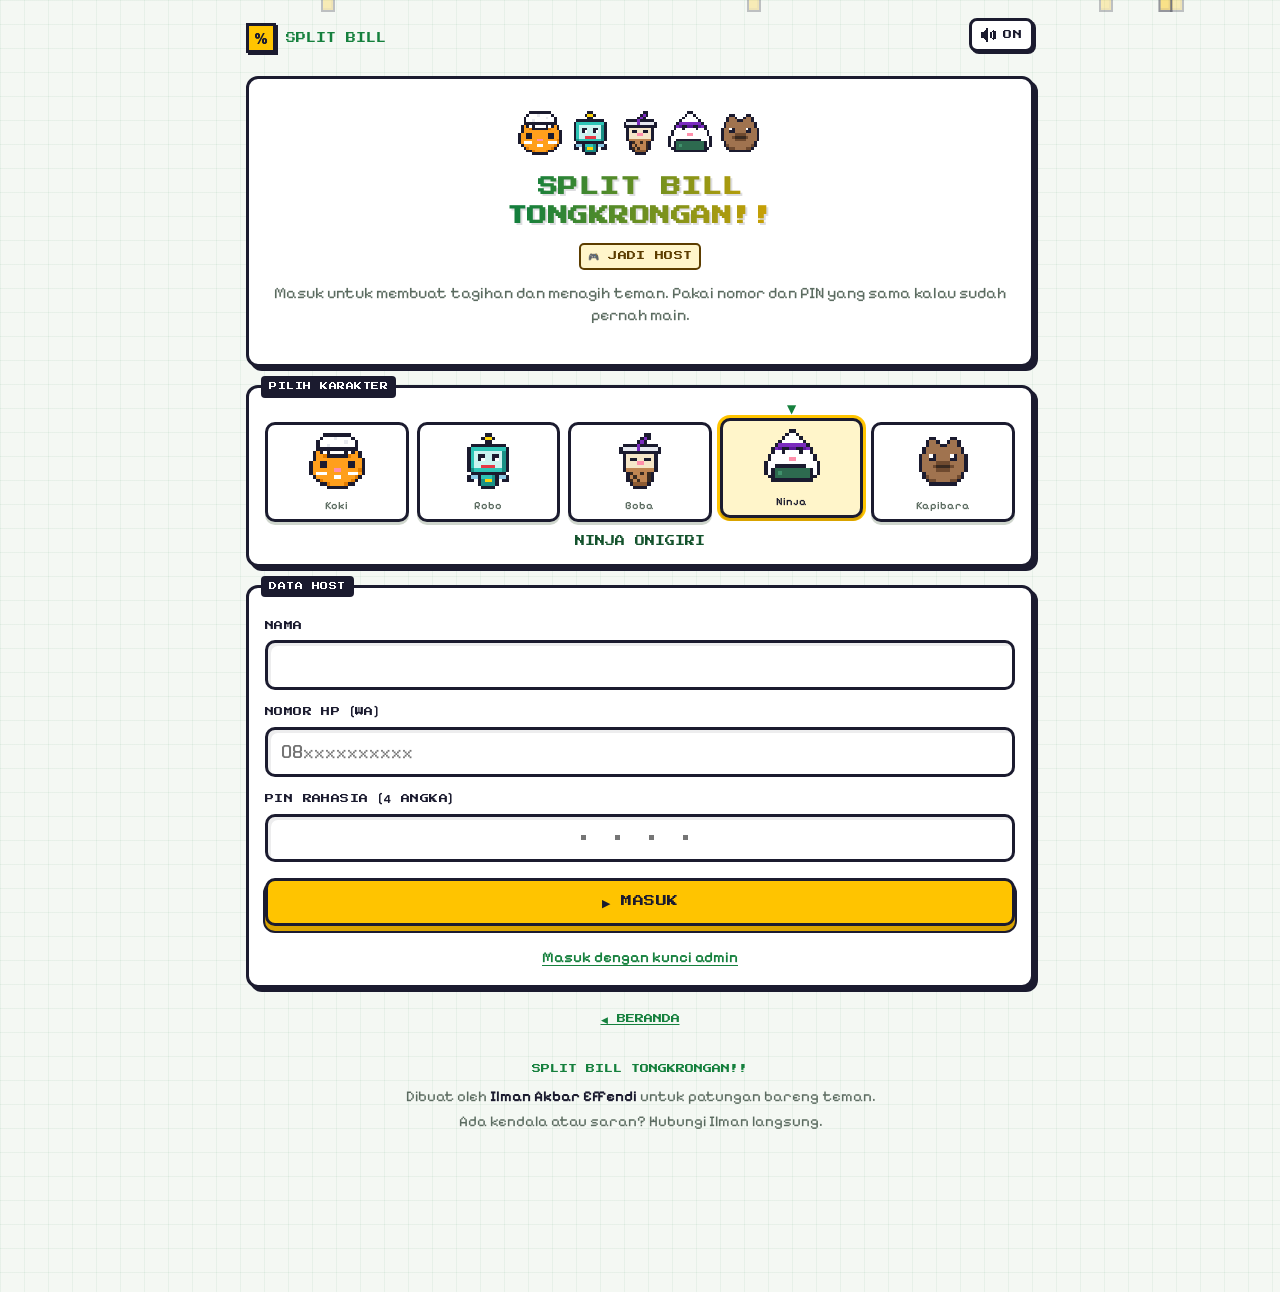
==== commit dc1cd95c: "Pasang Content Security Policy dan pindahkan gaya admin ke file CSS Co-Authored-By: Claude Opus 5.5 " ====
--- a/admin.html
+++ b/admin.html
@@ -2,40 +2,15 @@
 <html lang="id">
 <head>
 <meta charset="utf-8">
+<meta http-equiv="Content-Security-Policy" content="default-src 'self'; script-src 'self'; style-src 'self' 'unsafe-inline'; img-src 'self' data: blob:; font-src 'self'; connect-src 'self' https://mdhnvznrtjzhgcvletbq.supabase.co; object-src 'none'; base-uri 'self'; form-action 'self'">
 <meta name="viewport" content="width=device-width, initial-scale=1, viewport-fit=cover">
 <meta name="robots" content="noindex">
 <title>Host · Split Bill Tongkrongan!!</title>
 <meta name="theme-color" content="#f6f7f5">
 <link rel="icon" href="data:image/svg+xml,<svg xmlns='http://www.w3.org/2000/svg' viewBox='0 0 32 32'><rect width='32' height='32' rx='9' fill='%230f7a55'/><text x='16' y='22' font-size='17' text-anchor='middle' fill='white' font-family='Arial' font-weight='700'>%25</text></svg>">
 <link rel="preload" href="fonts/press-start-2p.woff2" as="font" type="font/woff2" crossorigin>
-<link rel="stylesheet" href="style.css?v=20261127a">
-<style>
-  .billrow { display: block; text-decoration: none; color: inherit; }
-  .stat { flex: 1; background: #fff; border: var(--b); border-radius: 10px; padding: 10px; box-shadow: 3px 3px 0 var(--ink); }
-  .stat .k { font-family: var(--px); font-size: 7px; color: var(--muted); }
-  .stat .v { font-family: var(--px); font-size: 11px; margin-top: 8px; }
-  .stat.gold { background: var(--gold-soft); }
-  .player { border-top: 2px dashed var(--line); padding: 14px 0 4px; margin-top: 10px; }
-  .player:first-of-type { border-top: 0; }
-  .billrow { transition: transform .2s var(--spring); }
-  .billrow:active { transform: translate(3px, 3px); box-shadow: 1px 1px 0 var(--ink); }
-  .act { display: flex; gap: 6px; flex-wrap: wrap; justify-content: flex-end; }
-  .ed input { padding: 8px 10px; font-size: 14px; }
-  .prev td { padding: 6px; }
-  .err { color: var(--red); }
-  .tabs { display: flex; gap: 6px; margin-top: 14px; overflow-x: auto; }
-  .tabs { gap: 8px; padding-bottom: 6px; }
-  .tabs button { background: #fff; color: var(--ink); white-space: nowrap; }
-  .tabs button.on { background: var(--ink); color: var(--gold); }
-  .billrow.archived { opacity: .7; box-shadow: 2px 2px 0 var(--ink); }
-  .paybox { background: #fff; color: var(--ink); font-size: 9px; padding: 9px 12px 9px 9px; gap: 9px; box-shadow: 0 4px 0 #cfd6cd, 0 4px 0 2px var(--ink); margin-bottom: 4px; }
-  .paybox .pb { width: 22px; height: 22px; border: var(--b); border-radius: 5px; background: #fff; display: grid; place-items: center; font-size: 12px; flex: none; }
-  .paybox.on { background: var(--soft); color: var(--deep); box-shadow: 0 4px 0 var(--line-g), 0 4px 0 2px var(--ink); }
-  .paybox.on .pb { background: var(--acc); color: #fff; border-color: var(--ink); }
-  .paybox.wait { background: var(--gold-soft); color: var(--gold-ink); box-shadow: 0 4px 0 var(--gold-s), 0 4px 0 2px var(--ink); animation: nudge 1.6s ease-in-out infinite; }
-  .paybox.wait .pb { background: var(--gold); }
-  @keyframes nudge { 0%, 100% { transform: none; } 50% { transform: translateY(-2px); } }
-</style>
+<link rel="stylesheet" href="style.css?v=20261127b">
+<link rel="stylesheet" href="assets/css/admin.css?v=20261127b">
 </head>
 <body>
 <div class="wrap wide">
@@ -44,12 +19,12 @@
   <div id="app"><div class="spin"></div></div>
 </div>
 
-<script src="avatars.js?v=20261127a"></script>
-<script src="common.js?v=20261127a"></script>
-<script src="assets/js/utils/hitung.js?v=20261127a"></script>
-<script src="assets/js/features/admin-masuk.js?v=20261127a"></script>
-<script src="assets/js/features/admin-tagihan-baru.js?v=20261127a"></script>
-<script src="assets/js/features/admin-detail.js?v=20261127a"></script>
-<script src="assets/js/admin-main.js?v=20261127a"></script>
+<script src="avatars.js?v=20261127b"></script>
+<script src="common.js?v=20261127b"></script>
+<script src="assets/js/utils/hitung.js?v=20261127b"></script>
+<script src="assets/js/features/admin-masuk.js?v=20261127b"></script>
+<script src="assets/js/features/admin-tagihan-baru.js?v=20261127b"></script>
+<script src="assets/js/features/admin-detail.js?v=20261127b"></script>
+<script src="assets/js/admin-main.js?v=20261127b"></script>
 </body>
 </html>
--- a/assets/css/admin.css
+++ b/assets/css/admin.css
@@ -0,0 +1,25 @@
+  .billrow { display: block; text-decoration: none; color: inherit; }
+  .stat { flex: 1; background: #fff; border: var(--b); border-radius: 10px; padding: 10px; box-shadow: 3px 3px 0 var(--ink); }
+  .stat .k { font-family: var(--px); font-size: 7px; color: var(--muted); }
+  .stat .v { font-family: var(--px); font-size: 11px; margin-top: 8px; }
+  .stat.gold { background: var(--gold-soft); }
+  .player { border-top: 2px dashed var(--line); padding: 14px 0 4px; margin-top: 10px; }
+  .player:first-of-type { border-top: 0; }
+  .billrow { transition: transform .2s var(--spring); }
+  .billrow:active { transform: translate(3px, 3px); box-shadow: 1px 1px 0 var(--ink); }
+  .act { display: flex; gap: 6px; flex-wrap: wrap; justify-content: flex-end; }
+  .ed input { padding: 8px 10px; font-size: 14px; }
+  .prev td { padding: 6px; }
+  .err { color: var(--red); }
+  .tabs { display: flex; gap: 6px; margin-top: 14px; overflow-x: auto; }
+  .tabs { gap: 8px; padding-bottom: 6px; }
+  .tabs button { background: #fff; color: var(--ink); white-space: nowrap; }
+  .tabs button.on { background: var(--ink); color: var(--gold); }
+  .billrow.archived { opacity: .7; box-shadow: 2px 2px 0 var(--ink); }
+  .paybox { background: #fff; color: var(--ink); font-size: 9px; padding: 9px 12px 9px 9px; gap: 9px; box-shadow: 0 4px 0 #cfd6cd, 0 4px 0 2px var(--ink); margin-bottom: 4px; }
+  .paybox .pb { width: 22px; height: 22px; border: var(--b); border-radius: 5px; background: #fff; display: grid; place-items: center; font-size: 12px; flex: none; }
+  .paybox.on { background: var(--soft); color: var(--deep); box-shadow: 0 4px 0 var(--line-g), 0 4px 0 2px var(--ink); }
+  .paybox.on .pb { background: var(--acc); color: #fff; border-color: var(--ink); }
+  .paybox.wait { background: var(--gold-soft); color: var(--gold-ink); box-shadow: 0 4px 0 var(--gold-s), 0 4px 0 2px var(--ink); animation: nudge 1.6s ease-in-out infinite; }
+  .paybox.wait .pb { background: var(--gold); }
+  @keyframes nudge { 0%, 100% { transform: none; } 50% { transform: translateY(-2px); } }
